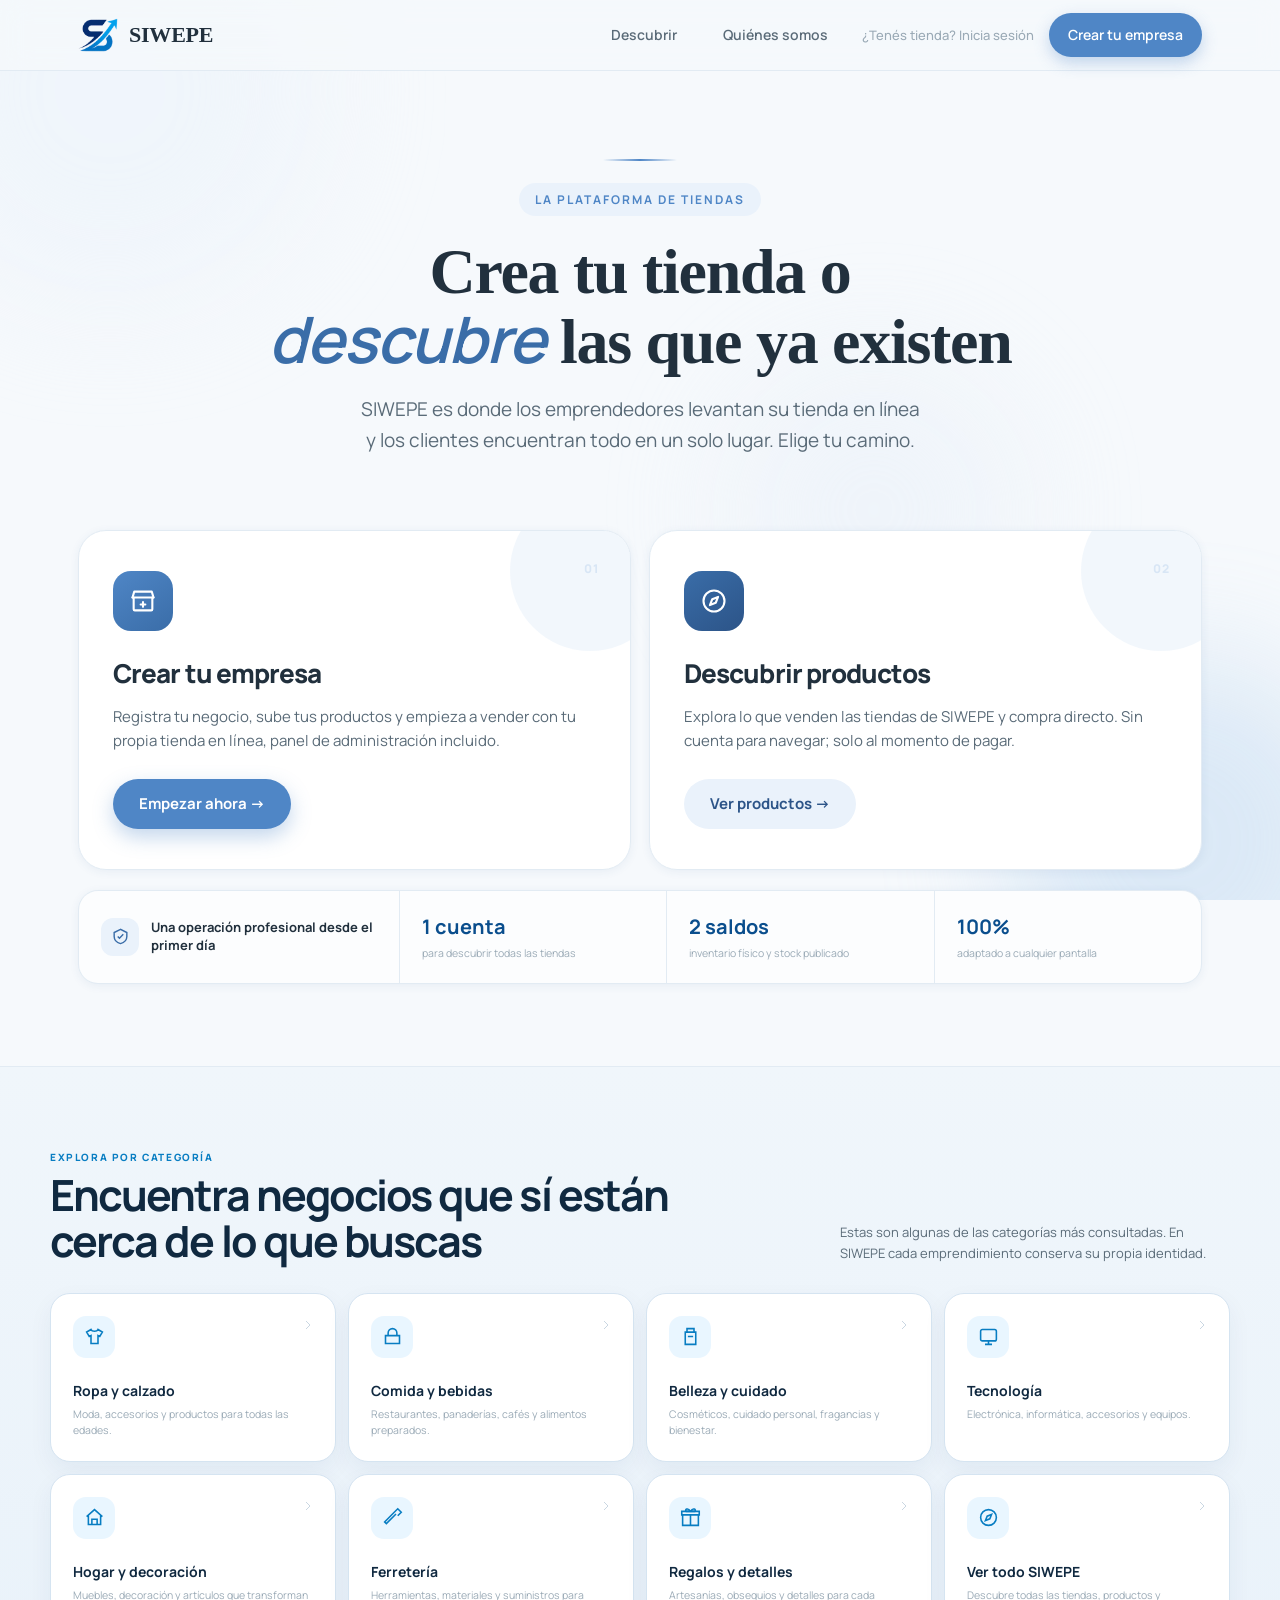
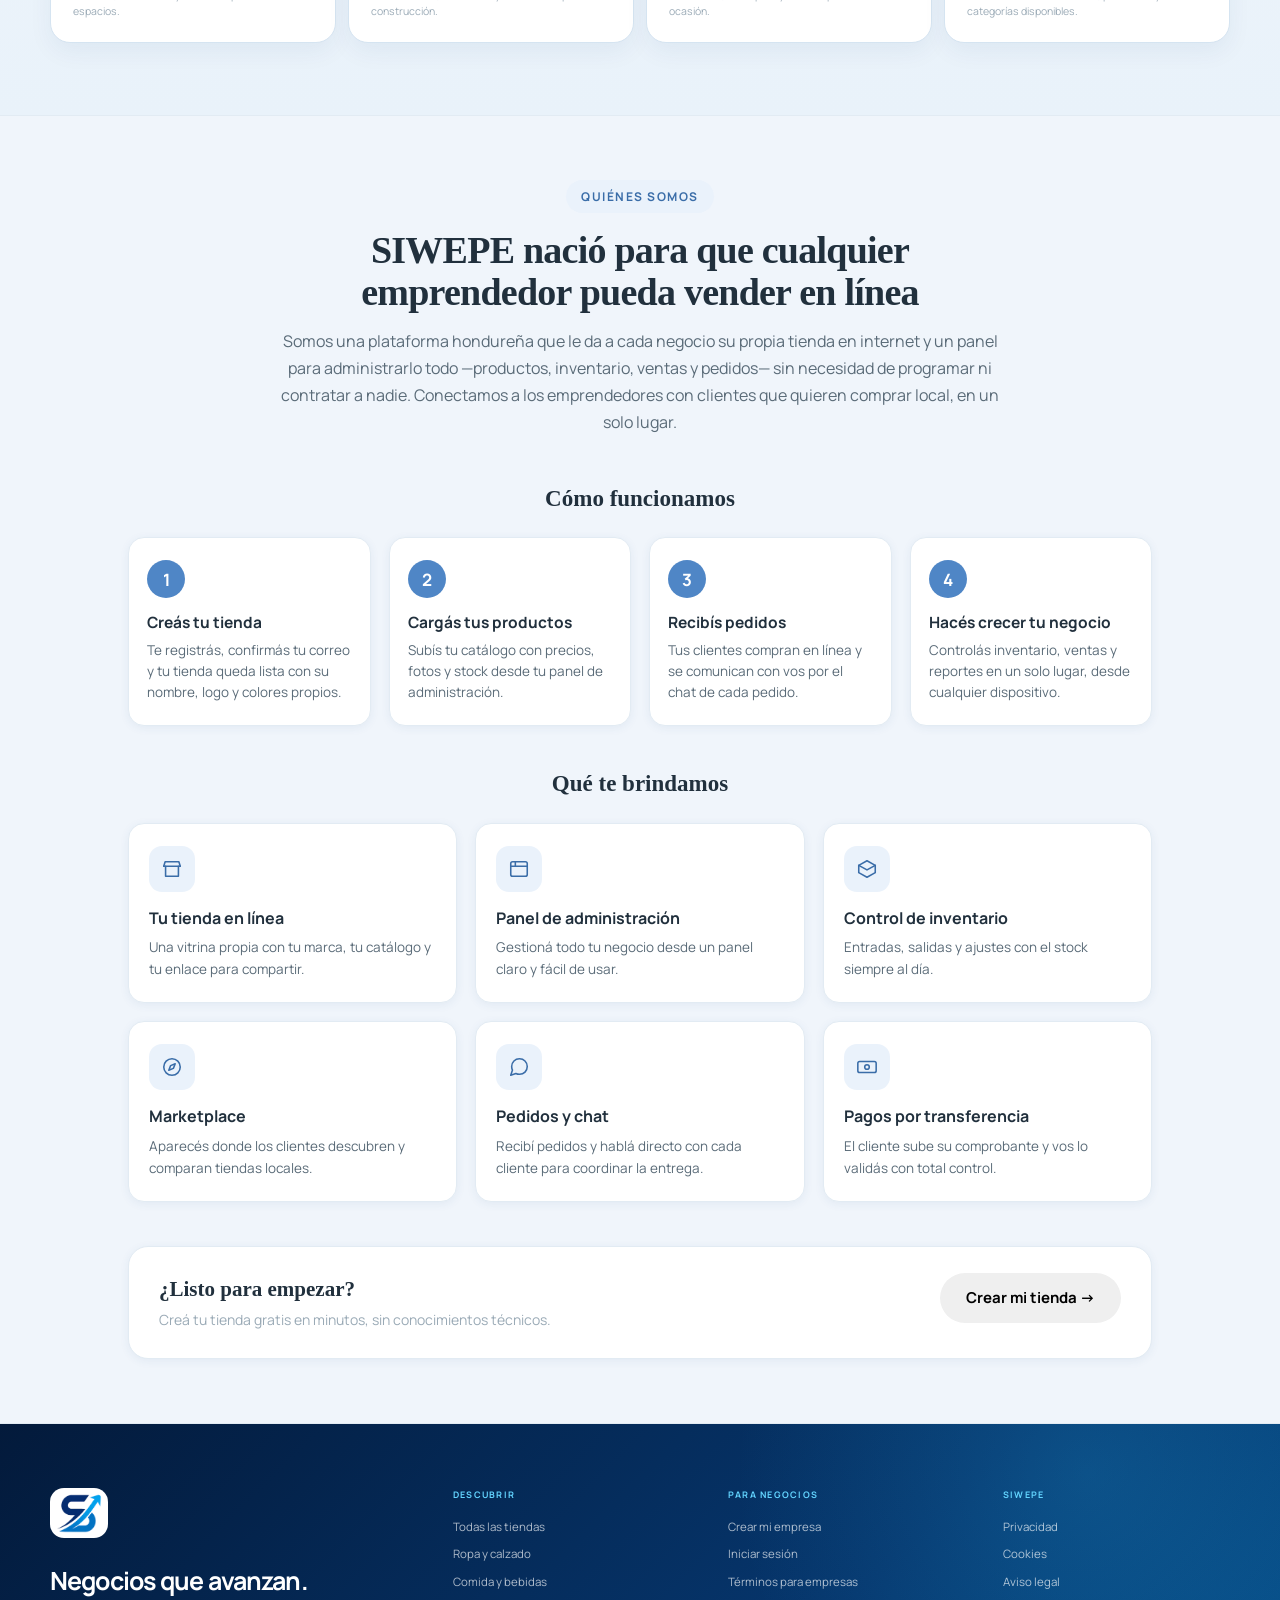
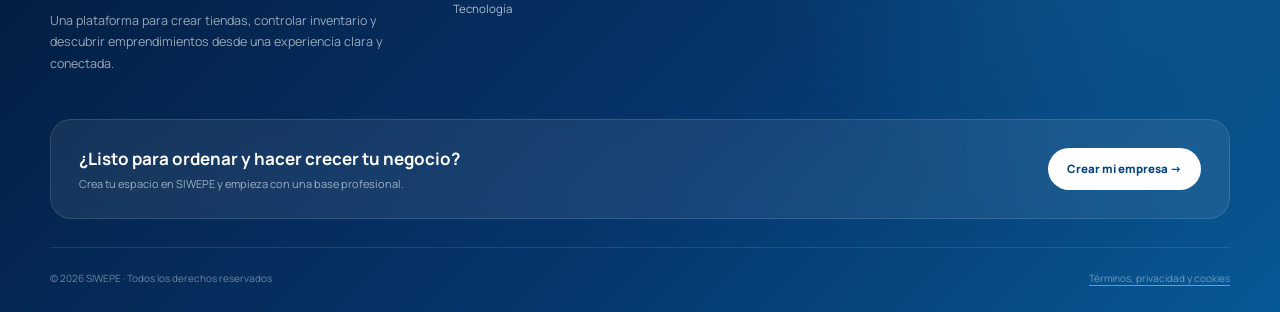
==== index.html @ c878a2a4 "Update index.html asd" ====
<!DOCTYPE html>
<html lang="es">
<head>
<!-- SIWEPE · © 2026 Joel Reyes. Todos los derechos reservados. · Prohibida su reproduccion o distribucion sin autorizacion. -->
<meta charset="UTF-8">
<meta name="viewport" content="width=device-width, initial-scale=1.0">
<title>SIWEPE · Crea y descubre tiendas</title>
<link rel="icon" type="image/png" href="assets/img/siwepe-mark.png">
<meta name="theme-color" content="#4F86C6">
<link rel="preconnect" href="https://fonts.googleapis.com">
<link href="https://fonts.googleapis.com/css2?family=Manrope:wght@200;300;400;500;600;700;800&display=swap" rel="stylesheet">
<style>
:root{
  --cream:#F6F9FC; --cream-dark:#F0F5FB;
  --rose:#4F86C6; --rose-light:#EAF2FB; --rose-mid:#A9CBEC; --rose-dark:#3A6DA8;
  --text-dark:#21303D; --text-mid:#5A6B78; --text-soft:#9AAAB6;
  --surface:#FFFFFF; --border:#E2EBF3;
  --shadow-sm:0 2px 10px rgba(40,80,140,.07);
  --shadow-md:0 8px 28px rgba(40,80,140,.10);
  --shadow-lg:0 20px 56px rgba(40,80,140,.14);
  --r-sm:12px; --r-md:16px; --r-lg:22px; --r-xl:30px;
}
*,*::before,*::after{margin:0;padding:0;box-sizing:border-box;}
html{scroll-behavior:smooth;}
*,*::before,*::after{font-family:'Manrope',sans-serif;}
body{font-family:'Manrope',sans-serif;background:var(--cream);color:var(--text-dark);line-height:1.6;-webkit-font-smoothing:antialiased;overflow-x:hidden;}
a{text-decoration:none;color:inherit;}
button{font-family:inherit;cursor:pointer;}

/* fondo con orbes suaves */
.bg-orbs{position:fixed;inset:0;z-index:0;overflow:hidden;pointer-events:none;}
.orb{position:absolute;border-radius:50%;filter:blur(60px);opacity:.5;}
.orb.a{width:420px;height:420px;background:var(--rose-light);top:-120px;left:-100px;}
.orb.b{width:360px;height:360px;background:var(--rose-mid);bottom:-120px;right:-80px;opacity:.35;}
.orb.c{width:300px;height:300px;background:#E6EEF8;top:40%;right:20%;opacity:.4;}

/* header */
.nav{position:sticky;top:0;z-index:50;background:rgba(246,249,252,.8);backdrop-filter:blur(14px);border-bottom:1px solid var(--border);}
.nav-in{max-width:1180px;margin:0 auto;height:70px;display:flex;align-items:center;padding:0 28px;}
.brand{display:flex;align-items:center;gap:11px;}
.brand-mark{width:40px;height:40px;border-radius:12px;background:linear-gradient(145deg,var(--rose),var(--rose-mid));display:flex;align-items:center;justify-content:center;font-family:'Fraunces',serif;font-size:20px;font-weight:600;color:#fff;box-shadow:0 8px 20px rgba(79,134,198,.35);}
.brand-name{font-family:'Fraunces',serif;font-size:22px;font-weight:600;letter-spacing:-.01em;}
.nav-links{margin-left:auto;display:flex;align-items:center;gap:8px;}
.nav-btn{padding:10px 18px;border-radius:999px;font-size:14px;font-weight:600;border:1.5px solid transparent;transition:all .18s;}
.nav-btn.ghost{color:var(--text-mid);}
.nav-btn.ghost:hover{color:var(--rose-dark);background:var(--rose-light);}
.nav-btn.solid{background:var(--rose);color:#fff;box-shadow:0 6px 16px rgba(79,134,198,.32);}
.nav-btn.solid:hover{background:var(--rose-dark);transform:translateY(-1px);}
.nav-btn.subtle{padding:8px 6px;font-weight:500;font-size:13px;color:var(--text-soft);}
.nav-btn.subtle:hover{color:var(--rose-dark);background:none;}

/* hero */
.wrap{position:relative;z-index:1;max-width:1180px;margin:0 auto;padding:0 28px;}
.hero{text-align:center;padding:72px 0 26px;}
.eyebrow{display:inline-block;font-size:12px;font-weight:700;letter-spacing:2px;text-transform:uppercase;color:var(--rose);background:var(--rose-light);padding:7px 16px;border-radius:999px;margin-bottom:22px;}
.hero h1{font-family:'Fraunces',serif;font-size:clamp(38px,6vw,64px);font-weight:600;line-height:1.05;letter-spacing:-.02em;margin-bottom:18px;}
.hero h1 em{font-style:italic;color:var(--rose-dark);}
.hero p{font-size:clamp(16px,2.2vw,19px);color:var(--text-mid);max-width:560px;margin:0 auto;line-height:1.65;}

/* dos caminos */
.paths{display:grid;grid-template-columns:1fr 1fr;gap:24px;margin:48px 0 20px;}
.path{position:relative;background:var(--surface);border:1px solid var(--border);border-radius:var(--r-xl);padding:40px 34px;box-shadow:var(--shadow-sm);transition:transform .28s cubic-bezier(.4,0,.2,1),box-shadow .28s;overflow:hidden;text-align:left;display:flex;flex-direction:column;}
.path::before{content:'';position:absolute;top:-40px;right:-40px;width:160px;height:160px;border-radius:50%;background:var(--rose-light);opacity:.6;transition:transform .4s;}
.path:hover{transform:translateY(-8px);box-shadow:var(--shadow-lg);border-color:var(--rose-mid);}
.path:hover::before{transform:scale(1.25);}
.path-ic{position:relative;width:60px;height:60px;border-radius:18px;display:flex;align-items:center;justify-content:center;margin-bottom:22px;color:#fff;}
.path.crear .path-ic{background:linear-gradient(145deg,var(--rose),var(--rose-dark));}
.path.descubrir .path-ic{background:linear-gradient(145deg,#3A6DA8,#2C5488);}
.path h3{position:relative;font-family:'Fraunces',serif;font-size:26px;font-weight:600;margin-bottom:10px;letter-spacing:-.01em;}
.path p{position:relative;font-size:15px;color:var(--text-mid);line-height:1.6;margin-bottom:26px;flex:1;}
.path-cta{position:relative;display:inline-flex;align-items:center;gap:9px;align-self:flex-start;padding:13px 26px;border-radius:999px;font-size:15px;font-weight:700;border:none;transition:all .2s;}
.path.crear .path-cta{background:var(--rose);color:#fff;box-shadow:0 8px 20px rgba(79,134,198,.34);}
.path.crear .path-cta:hover{background:var(--rose-dark);transform:translateX(3px);}
.path.descubrir .path-cta{background:#EAF2FB;color:#2C5488;}
.path.descubrir .path-cta:hover{background:#E2EBF3;transform:translateX(3px);}

/* seccion productos */
.section{padding:64px 0 40px;}
.section-head{text-align:center;margin-bottom:34px;}
.section-head h2{font-family:'Fraunces',serif;font-size:34px;font-weight:600;letter-spacing:-.02em;margin-bottom:8px;}
.section-head p{color:var(--text-soft);font-size:15px;}
.productos-grid{display:grid;grid-template-columns:repeat(auto-fill,minmax(220px,1fr));gap:20px;}
.prod-card{background:var(--surface);border:1px solid var(--border);border-radius:var(--r-lg);overflow:hidden;box-shadow:var(--shadow-sm);transition:transform .24s,box-shadow .24s;cursor:pointer;display:flex;flex-direction:column;}
.prod-card:hover{transform:translateY(-6px);box-shadow:var(--shadow-md);border-color:var(--rose-mid);}
.prod-cover{height:150px;background:linear-gradient(135deg,var(--rose-light),var(--cream-dark));display:flex;align-items:center;justify-content:center;overflow:hidden;}
.prod-cover img{width:100%;height:100%;object-fit:cover;}
.prod-cover span{font-family:'Fraunces',serif;font-size:34px;font-weight:600;color:var(--rose);}
.prod-body{padding:16px 18px 18px;display:flex;flex-direction:column;gap:6px;flex:1;}
.prod-tienda{font-size:11.5px;font-weight:700;letter-spacing:.4px;text-transform:uppercase;color:var(--rose-dark);}
.prod-body h4{font-family:'Fraunces',serif;font-size:17px;font-weight:600;line-height:1.3;}
.prod-precio{margin-top:auto;font-size:15.5px;font-weight:700;color:var(--text-dark);}
.empty-state{grid-column:1/-1;text-align:center;padding:56px 24px;color:var(--text-soft);}
.empty-state .es-ic{font-size:44px;margin-bottom:12px;}
.empty-state h3{font-family:'Fraunces',serif;font-size:22px;font-style:italic;color:var(--text-mid);margin-bottom:8px;}
.empty-state .es-btn{margin-top:18px;display:inline-block;padding:12px 24px;border-radius:999px;background:var(--rose);color:#fff;font-weight:700;font-size:14px;}

/* footer */
.footer{position:relative;z-index:1;text-align:center;padding:40px 20px 48px;color:var(--text-soft);font-size:13px;border-top:1px solid var(--border);margin-top:40px;}

/* entrada suave al hacer scroll */
.reveal{opacity:0;transform:translateY(22px);transition:opacity .6s ease,transform .6s cubic-bezier(.2,.7,.3,1);}
.reveal-in{opacity:1;transform:none;}
@media(prefers-reduced-motion:reduce){.reveal{opacity:1;transform:none;transition:none;}}

/* modal crear empresa */
.modal-ov{position:fixed;inset:0;z-index:100;background:rgba(33,48,61,.4);backdrop-filter:blur(3px);display:none;align-items:center;justify-content:center;padding:20px;}
.modal-ov.open{display:flex;}
.modal{background:var(--surface);border-radius:var(--r-xl);width:100%;max-width:460px;max-height:92vh;overflow-y:auto;box-shadow:var(--shadow-lg);animation:pop .25s ease;}
@keyframes pop{from{opacity:0;transform:translateY(14px) scale(.98)}to{opacity:1;transform:none}}
.modal-head{padding:26px 28px 4px;position:relative;}
.modal-head h3{font-family:'Fraunces',serif;font-size:25px;font-weight:600;letter-spacing:-.01em;}
.modal-head p{font-size:14px;color:var(--text-soft);margin-top:3px;}
.modal-x{position:absolute;top:20px;right:22px;width:34px;height:34px;border-radius:50%;border:none;background:var(--cream-dark);color:var(--text-mid);font-size:18px;display:flex;align-items:center;justify-content:center;}
.modal-x:hover{background:var(--rose-light);color:var(--rose-dark);}
.modal-body{padding:16px 28px 26px;}
.fld{display:flex;flex-direction:column;gap:6px;margin-bottom:15px;}
.fld label{font-size:11.5px;font-weight:600;letter-spacing:.4px;text-transform:uppercase;color:var(--text-mid);}
.fld input{padding:13px 15px;border:1.5px solid var(--border);border-radius:12px;font-size:14.5px;outline:none;background:var(--cream);transition:all .2s;font-family:'Inter',sans-serif;}
.fld input:focus{border-color:var(--rose);background:#fff;box-shadow:0 0 0 4px var(--rose-light);}
.fld-row{display:grid;grid-template-columns:1fr 1fr;gap:0 14px;}
.modal-err{font-size:13px;color:#D46A6A;min-height:16px;margin-bottom:6px;}
.modal-btn{width:100%;padding:15px;border:none;border-radius:12px;background:var(--rose);color:#fff;font-size:15px;font-weight:700;box-shadow:0 6px 18px rgba(79,134,198,.34);transition:all .2s;}
.modal-btn:hover{background:var(--rose-dark);transform:translateY(-1px);}
.modal-note{font-size:12px;color:var(--text-soft);text-align:center;margin-top:12px;line-height:1.5;}

@media(max-width:760px){
  .paths{grid-template-columns:1fr;}
  .nav-in{padding:0 18px;}
  .hero{padding:48px 0 18px;}
}
@media(max-width:560px){
  .wrap{padding:0 16px;}
  .hero{padding:38px 0 10px;}
  .hero h1{font-size:clamp(33px,10.5vw,43px);line-height:1.08;}
  .hero p{font-size:15.5px;}
  .paths{gap:16px;margin-top:34px;}
  .path{padding:28px 22px;border-radius:24px;}
  .path h3{font-size:24px;}
  .path-cta{width:100%;justify-content:center;min-height:48px;padding:12px 18px;}
  .section{padding-top:46px;}
  .section-head h2{font-size:28px;}
  .productos-grid{gap:14px;}
  .modal-ov{align-items:flex-end;padding:0;}
  .modal{max-width:none;max-height:94dvh;border-radius:24px 24px 0 0;}
  .modal-head{padding:22px 20px 4px;}
  .modal-body{padding:14px 20px calc(24px + env(safe-area-inset-bottom));}
  .fld-row{grid-template-columns:1fr;gap:0;}
  .fld input{min-height:48px;font-size:16px;}
  .modal-btn{min-height:50px;}
}
@media(max-width:360px){
  .hero h1{font-size:31px;}
  .eyebrow{letter-spacing:1.25px;padding-inline:12px;}
}
@media(hover:none){
  .path:hover,.prod-card:hover{transform:none;}
}

/* Portada SIWEPE 2026 */
.hero{padding-top:88px}.hero:before{content:"";display:block;width:74px;height:2px;margin:0 auto 22px;background:linear-gradient(90deg,transparent,var(--rose),transparent)}
.paths{gap:18px}.path{min-height:330px;border-radius:28px}.path h3{font-family:'Manrope',sans-serif;font-weight:800;letter-spacing:-.035em}.path-number{position:absolute;top:28px;right:30px;color:#d8e6f5;font-size:12px;font-weight:800;letter-spacing:.13em}
.home-proof{display:grid;grid-template-columns:1.2fr repeat(3,1fr);align-items:center;gap:1px;margin:20px 0 82px;overflow:hidden;border:1px solid var(--border);border-radius:20px;background:var(--border);box-shadow:var(--shadow-sm)}.home-proof>div{min-height:92px;padding:20px 22px;background:rgba(255,255,255,.9)}.home-proof .proof-lead{display:flex;align-items:center;gap:12px}.proof-lead span{display:grid;place-items:center;width:38px;height:38px;flex:0 0 auto;border-radius:12px;background:var(--rose-light);color:var(--rose-dark)}.proof-lead strong{font-size:13px;line-height:1.35}.proof-item strong,.proof-item small{display:block}.proof-item strong{color:#0a4e8d;font-size:20px}.proof-item small{margin-top:2px;color:var(--text-soft);font-size:10.5px}
.home-discovery{position:relative;z-index:1;margin-top:10px;padding:82px 28px 72px;background:linear-gradient(180deg,#f0f6fb 0%,#e9f2fa 100%);border-top:1px solid var(--border)}.home-discovery-in{max-width:1180px;margin:auto}.home-section-head{display:flex;align-items:end;justify-content:space-between;gap:32px;margin-bottom:28px}.home-section-head span{display:block;margin-bottom:7px;color:#087dc2;font-size:10px;font-weight:850;letter-spacing:.16em;text-transform:uppercase}.home-section-head h2{max-width:620px;color:#102940;font-size:clamp(29px,4vw,43px);line-height:1.08;letter-spacing:-.045em}.home-section-head p{max-width:390px;color:var(--text-mid);font-size:13px;line-height:1.65}.home-category-grid{display:grid;grid-template-columns:repeat(4,1fr);gap:12px}.home-category{position:relative;min-height:164px;padding:22px;border:1px solid #d5e4f1;border-radius:20px;background:#fff;box-shadow:0 9px 25px rgba(17,63,105,.055);transition:transform .22s,border-color .22s,box-shadow .22s}.home-category:hover{transform:translateY(-5px);border-color:#85bbe1;box-shadow:0 16px 38px rgba(17,63,105,.1)}.home-category-icon{display:grid;place-items:center;width:42px;height:42px;margin-bottom:22px;border-radius:13px;background:#e9f6ff;color:#087dc2}.home-category h3{margin-bottom:5px;color:#102940;font-size:14px}.home-category p{color:var(--text-soft);font-size:10.5px;line-height:1.5}.home-category>svg{position:absolute;right:19px;top:23px;color:#afc3d4}
.mega-footer{position:relative;z-index:1;padding:64px 28px 26px;background:radial-gradient(circle at 85% 10%,rgba(36,170,225,.2),transparent 30%),linear-gradient(135deg,#031a3b,#06366d 58%,#075995);color:#fff}.mega-footer-in{max-width:1180px;margin:auto}.mega-footer-top{display:grid;grid-template-columns:1.25fr .8fr .8fr .8fr;gap:48px;padding-bottom:45px}.mega-footer-brand img{width:58px;height:50px;object-fit:contain;padding:5px;border-radius:14px;background:#fff}.mega-footer-brand h2{margin:17px 0 9px;font-size:25px;letter-spacing:-.035em}.mega-footer-brand p{max-width:370px;color:rgba(255,255,255,.6);font-size:12.5px;line-height:1.7}.mega-footer-col strong{display:block;margin-bottom:15px;color:#63d4ff;font-size:9px;letter-spacing:.14em;text-transform:uppercase}.mega-footer-col a{display:block;width:max-content;max-width:100%;margin:9px 0;color:rgba(255,255,255,.68);font-size:11.5px;transition:color .2s,transform .2s}.mega-footer-col a:hover{color:#fff;transform:translateX(3px)}.mega-footer-cta{display:flex;align-items:center;justify-content:space-between;gap:30px;padding:25px 28px;border:1px solid rgba(255,255,255,.12);border-radius:21px;background:rgba(255,255,255,.075);backdrop-filter:blur(10px)}.mega-footer-cta strong,.mega-footer-cta span{display:block}.mega-footer-cta strong{font-size:17px}.mega-footer-cta span{margin-top:3px;color:rgba(255,255,255,.58);font-size:11px}.mega-footer-cta button{flex:0 0 auto;padding:12px 19px;border:0;border-radius:999px;background:#fff;color:#06447f;font-size:11.5px;font-weight:800}.mega-footer-bottom{display:flex;justify-content:space-between;gap:20px;margin-top:28px;padding-top:22px;border-top:1px solid rgba(255,255,255,.1);color:rgba(255,255,255,.42);font-size:10px}.mega-footer-bottom a{text-decoration:underline;text-underline-offset:3px}
.mega-footer.footer{margin-top:0;border-top:0;text-align:left}
@media(max-width:900px){.home-proof{grid-template-columns:1fr 1fr}.home-category-grid{grid-template-columns:repeat(2,1fr)}.mega-footer-top{grid-template-columns:1.2fr 1fr 1fr}.mega-footer-col:last-child{display:none}}
@media(max-width:640px){.hero{padding-top:48px}.home-proof{grid-template-columns:1fr 1fr;margin-bottom:54px}.proof-lead{grid-column:1/-1}.home-section-head{align-items:flex-start;flex-direction:column;gap:10px}.home-category-grid{grid-template-columns:1fr 1fr}.home-discovery{padding:58px 16px}.mega-footer{padding-inline:18px}.mega-footer-top{grid-template-columns:1fr 1fr;gap:32px 22px}.mega-footer-brand{grid-column:1/-1}.mega-footer-cta{align-items:flex-start;flex-direction:column}.mega-footer-cta button{width:100%}.mega-footer-bottom{flex-direction:column}}
@media(max-width:420px){.home-category-grid{grid-template-columns:1fr}.home-proof{grid-template-columns:1fr}.proof-lead{grid-column:auto}.mega-footer-top{grid-template-columns:1fr}.mega-footer-col:last-child{display:block}}
</style>
<link rel="stylesheet" href="assets/css/platform.css?v=20260813.5">
</head>
<body>

<div class="bg-orbs"><span class="orb a"></span><span class="orb b"></span><span class="orb c"></span></div>

<!-- NAV -->
<header class="nav">
  <div class="nav-in">
    <a class="brand" href="index.html">
      <div class="brand-mark"><img src="assets/img/siwepe-mark.png" alt=""></div>
      <span class="brand-name">SIWEPE</span>
    </a>
    <div class="nav-links">
      <a class="nav-btn ghost" href="pages/descubrir.html">Descubrir</a>
      <a class="nav-btn ghost" href="#quienes-somos">Quiénes somos</a>
      <a class="nav-btn subtle" href="pages/admin.html?login=1&amp;v=20260813.12" title="Acceso para dueños de tienda">¿Tenés tienda? Inicia sesión</a>
      <button class="nav-btn solid" onclick="abrirCrear()">Crear tu empresa</button>
    </div>
  </div>
</header>

<!-- HERO -->
<div class="wrap">
  <section class="hero">
    <span class="eyebrow">La plataforma de tiendas</span>
    <h1>Crea tu tienda o<br><em>descubre</em> las que ya existen</h1>
    <p>SIWEPE es donde los emprendedores levantan su tienda en línea y los clientes encuentran todo en un solo lugar. Elige tu camino.</p>
  </section>

  <!-- DOS CAMINOS -->
  <section class="paths">
    <div class="path crear">
      <span class="path-number">01</span>
      <div class="path-ic">
        <svg width="28" height="28" viewBox="0 0 24 24" fill="none" stroke="currentColor" stroke-width="1.8" stroke-linecap="round" stroke-linejoin="round"><path d="M3 9l1.5-5h15L21 9"/><path d="M4 9v10a1 1 0 0 0 1 1h14a1 1 0 0 0 1-1V9"/><path d="M3 9h18"/><path d="M12 13v4M10 15h4"/></svg>
      </div>
      <h3>Crear tu empresa</h3>
      <p>Registra tu negocio, sube tus productos y empieza a vender con tu propia tienda en línea, panel de administración incluido.</p>
      <button class="path-cta" onclick="abrirCrear()">Empezar ahora →</button>
    </div>
    <div class="path descubrir">
      <span class="path-number">02</span>
      <div class="path-ic">
        <svg width="28" height="28" viewBox="0 0 24 24" fill="none" stroke="currentColor" stroke-width="1.8" stroke-linecap="round" stroke-linejoin="round"><circle cx="12" cy="12" r="9"/><path d="m15.5 8.5-2 5-5 2 2-5 5-2z"/></svg>
      </div>
      <h3>Descubrir productos</h3>
      <p>Explora lo que venden las tiendas de SIWEPE y compra directo. Sin cuenta para navegar; solo al momento de pagar.</p>
      <a class="path-cta" href="pages/descubrir.html" style="display:inline-flex">Ver productos →</a>
    </div>
  </section>
  <section class="home-proof" aria-label="Ventajas de SIWEPE">
    <div class="proof-lead"><span><svg width="19" height="19" viewBox="0 0 24 24" fill="none" stroke="currentColor" stroke-width="1.8"><path d="M12 3 4 7v5c0 4.8 3.1 7.6 8 9 4.9-1.4 8-4.2 8-9V7l-8-4Z"/><path d="m8.5 12 2.2 2.2 4.8-5"/></svg></span><strong>Una operación profesional desde el primer día</strong></div>
    <div class="proof-item"><strong>1 cuenta</strong><small>para descubrir todas las tiendas</small></div>
    <div class="proof-item"><strong>2 saldos</strong><small>inventario físico y stock publicado</small></div>
    <div class="proof-item"><strong>100%</strong><small>adaptado a cualquier pantalla</small></div>
  </section>
</div>

<section class="home-discovery" aria-labelledby="categorias-siwepe">
  <div class="home-discovery-in">
    <div class="home-section-head"><div><span>Explora por categoría</span><h2 id="categorias-siwepe">Encuentra negocios que sí están cerca de lo que buscas</h2></div><p>Estas son algunas de las categorías más consultadas. En SIWEPE cada emprendimiento conserva su propia identidad.</p></div>
    <div class="home-category-grid">
      <a class="home-category" href="pages/descubrir.html?categoria=ropa"><div class="home-category-icon"><svg width="21" height="21" viewBox="0 0 24 24" fill="none" stroke="currentColor" stroke-width="1.8"><path d="m8 4-5 3 3 5 2-1v9h8v-9l2 1 3-5-5-3c-.5 1.2-1.9 2-4 2S8.5 5.2 8 4Z"/></svg></div><h3>Ropa y calzado</h3><p>Moda, accesorios y productos para todas las edades.</p><svg width="16" height="16" viewBox="0 0 24 24" fill="none" stroke="currentColor"><path d="m9 18 6-6-6-6"/></svg></a>
      <a class="home-category" href="pages/descubrir.html?categoria=alimentos"><div class="home-category-icon"><svg width="21" height="21" viewBox="0 0 24 24" fill="none" stroke="currentColor" stroke-width="1.8"><path d="M4 11h16v9H4zM7 11V8a5 5 0 0 1 10 0v3"/></svg></div><h3>Comida y bebidas</h3><p>Restaurantes, panaderías, cafés y alimentos preparados.</p><svg width="16" height="16" viewBox="0 0 24 24" fill="none" stroke="currentColor"><path d="m9 18 6-6-6-6"/></svg></a>
      <a class="home-category" href="pages/descubrir.html?categoria=belleza"><div class="home-category-icon"><svg width="21" height="21" viewBox="0 0 24 24" fill="none" stroke="currentColor" stroke-width="1.8"><path d="M8 3h8v4H8zM6 7h12v14H6zM9 12h6"/></svg></div><h3>Belleza y cuidado</h3><p>Cosméticos, cuidado personal, fragancias y bienestar.</p><svg width="16" height="16" viewBox="0 0 24 24" fill="none" stroke="currentColor"><path d="m9 18 6-6-6-6"/></svg></a>
      <a class="home-category" href="pages/descubrir.html?categoria=tecnologia"><div class="home-category-icon"><svg width="21" height="21" viewBox="0 0 24 24" fill="none" stroke="currentColor" stroke-width="1.8"><rect x="3" y="4" width="18" height="13" rx="2"/><path d="M8 21h8M12 17v4"/></svg></div><h3>Tecnología</h3><p>Electrónica, informática, accesorios y equipos.</p><svg width="16" height="16" viewBox="0 0 24 24" fill="none" stroke="currentColor"><path d="m9 18 6-6-6-6"/></svg></a>
      <a class="home-category" href="pages/descubrir.html?categoria=hogar"><div class="home-category-icon"><svg width="21" height="21" viewBox="0 0 24 24" fill="none" stroke="currentColor" stroke-width="1.8"><path d="m3 11 9-8 9 8M5 10v10h14V10M9 20v-6h6v6"/></svg></div><h3>Hogar y decoración</h3><p>Muebles, decoración y artículos que transforman espacios.</p><svg width="16" height="16" viewBox="0 0 24 24" fill="none" stroke="currentColor"><path d="m9 18 6-6-6-6"/></svg></a>
      <a class="home-category" href="pages/descubrir.html?categoria=ferreteria"><div class="home-category-icon"><svg width="21" height="21" viewBox="0 0 24 24" fill="none" stroke="currentColor" stroke-width="1.8"><path d="m14 6 4-4 4 4-4 4M16 8 5 19l-2-2L14 6"/></svg></div><h3>Ferretería</h3><p>Herramientas, materiales y suministros para construcción.</p><svg width="16" height="16" viewBox="0 0 24 24" fill="none" stroke="currentColor"><path d="m9 18 6-6-6-6"/></svg></a>
      <a class="home-category" href="pages/descubrir.html?categoria=regalos"><div class="home-category-icon"><svg width="21" height="21" viewBox="0 0 24 24" fill="none" stroke="currentColor" stroke-width="1.8"><path d="M3 9h18v12H3zM12 9v12M2 5h20v4H2z"/><path d="M12 5c-3-5-7-2-5 0h5Zm0 0c3-5 7-2 5 0h-5Z"/></svg></div><h3>Regalos y detalles</h3><p>Artesanías, obsequios y detalles para cada ocasión.</p><svg width="16" height="16" viewBox="0 0 24 24" fill="none" stroke="currentColor"><path d="m9 18 6-6-6-6"/></svg></a>
      <a class="home-category" href="pages/descubrir.html"><div class="home-category-icon"><svg width="21" height="21" viewBox="0 0 24 24" fill="none" stroke="currentColor" stroke-width="1.8"><circle cx="12" cy="12" r="9"/><path d="m15.5 8.5-2 5-5 2 2-5 5-2z"/></svg></div><h3>Ver todo SIWEPE</h3><p>Descubre todas las tiendas, productos y categorías disponibles.</p><svg width="16" height="16" viewBox="0 0 24 24" fill="none" stroke="currentColor"><path d="m9 18 6-6-6-6"/></svg></a>
    </div>
  </div>
</section>

<style>
.qs-sec{background:var(--cream-dark);border-top:1px solid var(--border);border-bottom:1px solid var(--border);padding:64px 0;}
.qs-in{max-width:1080px;margin:0 auto;padding:0 28px;}
.qs-head{text-align:center;max-width:720px;margin:0 auto 44px;}
.qs-eyebrow{display:inline-block;font-size:12px;font-weight:700;letter-spacing:1.5px;text-transform:uppercase;color:var(--rose-dark);background:var(--rose-light);padding:7px 15px;border-radius:999px;margin-bottom:16px;}
.qs-head h2{font-family:'Fraunces',serif;font-size:clamp(26px,3.4vw,38px);line-height:1.12;letter-spacing:-.02em;color:var(--text-dark);margin-bottom:14px;}
.qs-head p{font-size:16px;color:var(--text-mid);line-height:1.7;}
.qs-block{margin-top:40px;}
.qs-block h3{font-family:'Fraunces',serif;font-size:23px;color:var(--text-dark);margin-bottom:20px;text-align:center;}
.qs-steps{display:grid;grid-template-columns:repeat(4,1fr);gap:18px;}
.qs-step{background:var(--surface);border:1px solid var(--border);border-radius:16px;padding:22px 18px;box-shadow:var(--shadow-sm);}
.qs-num{display:inline-flex;align-items:center;justify-content:center;width:38px;height:38px;border-radius:50%;background:var(--rose);color:#fff;font-weight:700;font-size:17px;margin-bottom:12px;}
.qs-step b{display:block;font-size:15.5px;color:var(--text-dark);margin-bottom:5px;}
.qs-step p{font-size:13.5px;color:var(--text-mid);line-height:1.55;}
.qs-grid{display:grid;grid-template-columns:repeat(3,1fr);gap:18px;}
.qs-card{background:var(--surface);border:1px solid var(--border);border-radius:16px;padding:22px 20px;box-shadow:var(--shadow-sm);transition:transform .2s,box-shadow .2s;}
.qs-card:hover{transform:translateY(-4px);box-shadow:var(--shadow-md);border-color:var(--rose-mid);}
.qs-card .qi{width:46px;height:46px;border-radius:13px;background:var(--rose-light);color:var(--rose-dark);display:flex;align-items:center;justify-content:center;margin-bottom:14px;}
.qs-card h4{font-size:16px;color:var(--text-dark);margin-bottom:6px;}
.qs-card p{font-size:13.5px;color:var(--text-mid);line-height:1.6;}
.qs-cta{margin-top:44px;background:var(--surface);border:1px solid var(--border);border-radius:20px;padding:26px 30px;display:flex;align-items:center;justify-content:space-between;gap:20px;flex-wrap:wrap;box-shadow:var(--shadow-sm);}
.qs-cta b{font-family:'Fraunces',serif;font-size:21px;color:var(--text-dark);display:block;}
.qs-cta span{font-size:14px;color:var(--text-soft);}
@media(max-width:860px){ .qs-steps{grid-template-columns:1fr 1fr;} .qs-grid{grid-template-columns:1fr;} }
</style>
<section id="quienes-somos" class="qs-sec">
  <div class="qs-in">
    <div class="qs-head">
      <span class="qs-eyebrow">Quiénes somos</span>
      <h2>SIWEPE nació para que cualquier emprendedor pueda vender en línea</h2>
      <p>Somos una plataforma hondureña que le da a cada negocio su propia tienda en internet y un panel para administrarlo todo —productos, inventario, ventas y pedidos— sin necesidad de programar ni contratar a nadie. Conectamos a los emprendedores con clientes que quieren comprar local, en un solo lugar.</p>
    </div>

    <div class="qs-block">
      <h3>Cómo funcionamos</h3>
      <div class="qs-steps">
        <div class="qs-step"><span class="qs-num">1</span><b>Creás tu tienda</b><p>Te registrás, confirmás tu correo y tu tienda queda lista con su nombre, logo y colores propios.</p></div>
        <div class="qs-step"><span class="qs-num">2</span><b>Cargás tus productos</b><p>Subís tu catálogo con precios, fotos y stock desde tu panel de administración.</p></div>
        <div class="qs-step"><span class="qs-num">3</span><b>Recibís pedidos</b><p>Tus clientes compran en línea y se comunican con vos por el chat de cada pedido.</p></div>
        <div class="qs-step"><span class="qs-num">4</span><b>Hacés crecer tu negocio</b><p>Controlás inventario, ventas y reportes en un solo lugar, desde cualquier dispositivo.</p></div>
      </div>
    </div>

    <div class="qs-block">
      <h3>Qué te brindamos</h3>
      <div class="qs-grid">
        <div class="qs-card"><div class="qi"><svg width="22" height="22" viewBox="0 0 24 24" fill="none" stroke="currentColor" stroke-width="1.7" stroke-linecap="round" stroke-linejoin="round"><path d="M3 9l1.5-5h15L21 9"/><path d="M5 9v11h14V9"/><path d="M3 9h18"/></svg></div><h4>Tu tienda en línea</h4><p>Una vitrina propia con tu marca, tu catálogo y tu enlace para compartir.</p></div>
        <div class="qs-card"><div class="qi"><svg width="22" height="22" viewBox="0 0 24 24" fill="none" stroke="currentColor" stroke-width="1.7" stroke-linecap="round" stroke-linejoin="round"><rect x="3" y="4" width="18" height="16" rx="2"/><path d="M3 9h18M8 4v5"/></svg></div><h4>Panel de administración</h4><p>Gestioná todo tu negocio desde un panel claro y fácil de usar.</p></div>
        <div class="qs-card"><div class="qi"><svg width="22" height="22" viewBox="0 0 24 24" fill="none" stroke="currentColor" stroke-width="1.7" stroke-linecap="round" stroke-linejoin="round"><path d="M21 8 12 3 3 8l9 5 9-5Z"/><path d="M3 8v8l9 5 9-5V8"/></svg></div><h4>Control de inventario</h4><p>Entradas, salidas y ajustes con el stock siempre al día.</p></div>
        <div class="qs-card"><div class="qi"><svg width="22" height="22" viewBox="0 0 24 24" fill="none" stroke="currentColor" stroke-width="1.7" stroke-linecap="round" stroke-linejoin="round"><circle cx="12" cy="12" r="9"/><path d="m15.5 8.5-2 5-5 2 2-5 5-2z"/></svg></div><h4>Marketplace</h4><p>Aparecés donde los clientes descubren y comparan tiendas locales.</p></div>
        <div class="qs-card"><div class="qi"><svg width="22" height="22" viewBox="0 0 24 24" fill="none" stroke="currentColor" stroke-width="1.7" stroke-linecap="round" stroke-linejoin="round"><path d="M21 11.5a8.4 8.4 0 0 1-8.5 8.5 8.6 8.6 0 0 1-3.9-.9L3 21l1.9-5.6A8.4 8.4 0 0 1 4 11.5 8.4 8.4 0 0 1 12.5 3 8.4 8.4 0 0 1 21 11.5Z"/></svg></div><h4>Pedidos y chat</h4><p>Recibí pedidos y hablá directo con cada cliente para coordinar la entrega.</p></div>
        <div class="qs-card"><div class="qi"><svg width="22" height="22" viewBox="0 0 24 24" fill="none" stroke="currentColor" stroke-width="1.7" stroke-linecap="round" stroke-linejoin="round"><rect x="2" y="6" width="20" height="12" rx="2"/><circle cx="12" cy="12" r="2.5"/></svg></div><h4>Pagos por transferencia</h4><p>El cliente sube su comprobante y vos lo validás con total control.</p></div>
      </div>
    </div>

    <div class="qs-cta">
      <div><b>¿Listo para empezar?</b><span>Creá tu tienda gratis en minutos, sin conocimientos técnicos.</span></div>
      <button class="path-cta" onclick="abrirCrear()">Crear mi tienda →</button>
    </div>
  </div>
</section>

<footer class="mega-footer footer">
  <div class="mega-footer-in">
    <div class="mega-footer-top">
      <div class="mega-footer-brand"><img src="assets/img/siwepe-mark.png" alt="SIWEPE"><h2>Negocios que avanzan.</h2><p>Una plataforma para crear tiendas, controlar inventario y descubrir emprendimientos desde una experiencia clara y conectada.</p></div>
      <div class="mega-footer-col"><strong>Descubrir</strong><a href="pages/descubrir.html">Todas las tiendas</a><a href="pages/descubrir.html?categoria=ropa">Ropa y calzado</a><a href="pages/descubrir.html?categoria=alimentos">Comida y bebidas</a><a href="pages/descubrir.html?categoria=tecnologia">Tecnología</a></div>
      <div class="mega-footer-col"><strong>Para negocios</strong><a href="#" onclick="abrirCrear();return false">Crear mi empresa</a><a href="pages/admin.html?login=1&amp;v=20260813.12">Iniciar sesión</a><a href="pages/terminos.html">Términos para empresas</a></div>
      <div class="mega-footer-col"><strong>SIWEPE</strong><a href="pages/terminos.html#privacidad">Privacidad</a><a href="pages/terminos.html#cookies">Cookies</a><a href="pages/terminos.html">Aviso legal</a></div>
    </div>
    <div class="mega-footer-cta"><div><strong>¿Listo para ordenar y hacer crecer tu negocio?</strong><span>Crea tu espacio en SIWEPE y empieza con una base profesional.</span></div><button onclick="abrirCrear()">Crear mi empresa →</button></div>
    <div class="mega-footer-bottom"><span>© <span id="anio"></span> SIWEPE · Todos los derechos reservados</span><span><a href="pages/terminos.html">Términos, privacidad y cookies</a></span></div>
  </div>
</footer>

<!-- MODAL CREAR EMPRESA (asistente por pasos) -->
<style>
.wz-steps{display:flex;gap:8px;padding:16px 28px 4px;}
.wz-step-ind{flex:1;height:5px;border-radius:999px;background:var(--border);transition:background .3s;}
.wz-step-ind.done,.wz-step-ind.active{background:var(--rose);}
.wz-count{padding:10px 28px 0;font-size:11.5px;font-weight:700;letter-spacing:.6px;text-transform:uppercase;color:var(--rose);}
.wz-page{display:none;}
.wz-page.active{display:block;animation:wzIn .25s ease;}
@keyframes wzIn{from{opacity:0;transform:translateX(10px)}to{opacity:1;transform:none}}
.wz-title{font-family:'Fraunces',serif;font-size:22px;font-weight:600;padding:2px 28px 0;}
.wz-sub{font-size:13.5px;color:var(--text-soft);padding:2px 28px 8px;}
.fld select,.fld textarea{padding:13px 15px;border:1.5px solid var(--border);border-radius:12px;font-size:14.5px;outline:none;background:var(--cream);font-family:'Inter',sans-serif;transition:all .2s;color:var(--text-dark);}
.fld select:focus,.fld textarea:focus{border-color:var(--rose);background:#fff;box-shadow:0 0 0 4px var(--rose-light);}
.fld textarea{resize:none;min-height:62px;}
.wz-nav{display:flex;gap:10px;padding:6px 28px 24px;}
.wz-btn{flex:1;padding:14px;border:none;border-radius:12px;font-size:15px;font-weight:700;cursor:pointer;transition:all .2s;font-family:'Inter',sans-serif;}
.wz-btn.prim{background:var(--rose);color:#fff;box-shadow:0 6px 18px rgba(79,134,198,.34);}
.wz-btn.prim:hover{background:var(--rose-dark);transform:translateY(-1px);}
.wz-btn.prim:disabled{opacity:.6;cursor:default;transform:none;}
.wz-btn.sec{flex:0 0 auto;padding:14px 22px;background:var(--cream-dark);color:var(--text-mid);}
.wz-btn.sec:hover{background:var(--border);}
.wz-resumen{background:var(--cream-dark);border:1px solid var(--border);border-radius:14px;padding:14px 18px;margin:0 28px 14px;}
.wz-resumen .rr{display:flex;justify-content:space-between;gap:12px;font-size:13.5px;padding:5px 0;}
.wz-resumen .rr span{color:var(--text-soft);}
.wz-resumen .rr b{color:var(--text-dark);text-align:right;word-break:break-word;}
.wz-terms{display:flex;align-items:flex-start;gap:10px;padding:0 28px 6px;font-size:13px;color:var(--text-mid);cursor:pointer;line-height:1.5;}
.wz-terms input{width:17px;height:17px;margin-top:1px;accent-color:var(--rose);flex-shrink:0;}
.wz-ok{text-align:center;padding:34px 30px 40px;}
.wz-ok-ic{width:72px;height:72px;border-radius:50%;background:var(--rose-light);color:var(--rose-dark);display:flex;align-items:center;justify-content:center;margin:0 auto 20px;}
.wz-ok h3{font-family:'Fraunces',serif;font-size:24px;font-weight:600;margin-bottom:10px;}
.wz-ok p{font-size:14.5px;color:var(--text-mid);line-height:1.6;max-width:340px;margin:0 auto 8px;}
.wz-ok b{color:var(--text-dark);}.wz-spin{width:14px;height:14px;border-radius:50%;border:2px solid var(--border);border-top-color:#4F86C6;display:inline-block;animation:wzspin .8s linear infinite}
.wz-logo-row{display:flex;align-items:center;gap:14px;}
.wz-logo-prev{width:56px;height:56px;border-radius:14px;background:var(--cream-dark);border:1px solid var(--border);display:flex;align-items:center;justify-content:center;overflow:hidden;color:var(--text-soft);font-family:'Fraunces',serif;font-size:22px;font-weight:600;flex-shrink:0;}
.wz-logo-prev img{width:100%;height:100%;object-fit:cover;}
/* contraseña con UX */
.pw-wrap{position:relative;display:flex;align-items:center;}
.pw-wrap input{width:100%;padding-right:44px;}
.pw-eye{position:absolute;right:11px;background:none;border:none;color:var(--text-soft);cursor:pointer;display:flex;padding:4px;border-radius:6px;}
.pw-eye:hover{color:var(--text-mid);}
.pw-bar{height:6px;border-radius:999px;background:var(--border);margin-top:10px;overflow:hidden;}
.pw-bar span{display:block;height:100%;width:0;border-radius:999px;transition:width .25s ease,background .25s ease;}
.pw-strength{font-size:12px;font-weight:600;margin-top:6px;color:var(--text-soft);}
.pw-reqs{list-style:none;margin:11px 0 0;padding:0;display:grid;grid-template-columns:1fr 1fr;gap:7px 16px;}
.pw-reqs li{font-size:12.5px;color:var(--text-soft);display:flex;align-items:center;gap:8px;transition:color .2s;}
.pw-reqs li::before{content:'';width:16px;height:16px;border-radius:50%;border:1.6px solid var(--border);flex-shrink:0;background-position:center;background-repeat:no-repeat;transition:all .2s;}
.pw-reqs li.ok{color:var(--text-dark);}
.pw-reqs li.ok::before{background-color:#3F9D6A;border-color:#3F9D6A;background-image:url("data:image/svg+xml,%3Csvg xmlns='http://www.w3.org/2000/svg' width='9' height='9' viewBox='0 0 24 24' fill='none' stroke='white' stroke-width='4' stroke-linecap='round' stroke-linejoin='round'%3E%3Cpath d='m4.5 12.5 5 5L19.5 7'/%3E%3C/svg%3E");}
.pw-match{font-size:12.5px;margin-top:8px;font-weight:600;min-height:15px;}
.pw-match.ok{color:#3F9D6A;}
.pw-match.no{color:#D46A6A;}
/* teléfono con código de país */
.tel-wrap{display:flex;align-items:stretch;}
.tel-code{display:flex;align-items:center;padding:0 15px;background:var(--cream-dark);border:1.5px solid var(--border);border-right:none;border-radius:12px 0 0 12px;font-size:14.5px;font-weight:700;color:var(--text-mid);white-space:nowrap;min-width:56px;justify-content:center;}
.tel-wrap input{border-radius:0 12px 12px 0 !important;flex:1;}
.fld select:disabled{opacity:.6;cursor:not-allowed;}
/* ocultar la barra de scroll del modal (el desplazamiento sigue funcionando) */
.modal{scrollbar-width:none;-ms-overflow-style:none;}
.modal::-webkit-scrollbar{display:none;width:0;height:0;}
.wz-choice-intro{padding:4px 28px 16px;max-width:690px;color:var(--text-mid);font-size:14px;line-height:1.6;}
.wz-type-grid{display:grid;grid-template-columns:repeat(2,minmax(0,1fr));gap:12px;padding:4px 28px 22px;}
.wz-choice-card{position:relative;border:1.5px solid var(--border);background:#fff;border-radius:18px;padding:18px;display:flex;align-items:center;gap:15px;text-align:left;color:var(--text-dark);cursor:pointer;transition:border-color .2s,box-shadow .2s,transform .2s;min-height:104px;}
.wz-choice-card:hover{border-color:#99c4e9;box-shadow:0 10px 28px rgba(49,98,146,.10);transform:translateY(-2px);}
.wz-choice-card.selected{border-color:#168ed1;background:linear-gradient(135deg,#f7fcff,#edf8ff);box-shadow:0 0 0 3px rgba(9,169,232,.11);}
.wz-choice-card.selected::after{content:'✓';position:absolute;right:13px;top:13px;width:22px;height:22px;border-radius:50%;display:grid;place-items:center;background:#0b91cf;color:#fff;font-size:12px;font-weight:900;}
.wz-choice-emoji{width:54px;height:54px;border-radius:16px;display:grid;place-items:center;background:linear-gradient(145deg,#eff8ff,#e4f3fd);color:#117fbd;flex:0 0 auto;}.wz-choice-emoji svg{width:25px;height:25px;fill:none;stroke:currentColor;stroke-width:1.8;stroke-linecap:round;stroke-linejoin:round;}
.wz-choice-copy{display:grid;gap:5px;padding-right:18px;}.wz-choice-copy strong{font-size:16px;}.wz-choice-copy small{font-size:12.5px;line-height:1.45;color:var(--text-soft);font-weight:500;}
.wz-category-tools{display:flex;gap:10px;padding:5px 28px 14px;}.wz-search{position:relative;flex:1;}.wz-search svg{position:absolute;left:14px;top:50%;transform:translateY(-50%);color:#7890a5;}.wz-search input{width:100%;height:48px;border:1.5px solid var(--border);border-radius:14px;background:#fff;padding:0 15px 0 44px;font-size:14px;outline:none;}.wz-search input:focus{border-color:#159bd8;box-shadow:0 0 0 4px rgba(9,169,232,.10);}
.wz-cat-grid{display:grid;grid-template-columns:repeat(3,minmax(0,1fr));gap:10px;padding:0 28px 18px;max-height:355px;overflow:auto;scrollbar-width:thin;}
.wz-cat-card{border:1.5px solid var(--border);background:#fff;border-radius:16px;padding:15px;text-align:left;cursor:pointer;min-height:132px;display:flex;flex-direction:column;transition:.2s;color:var(--text-dark);}.wz-cat-card:hover{border-color:#9cc9e6;transform:translateY(-2px);}.wz-cat-card.selected{border-color:#0a98d4;background:#eef9ff;box-shadow:0 0 0 3px rgba(9,169,232,.10);}.wz-cat-card .emoji{font-size:25px;margin-bottom:12px}.wz-cat-card strong{font-size:13.5px;line-height:1.3;margin-bottom:6px}.wz-cat-card small{font-size:11px;line-height:1.4;color:var(--text-soft)}
.wz-cat-empty{grid-column:1/-1;padding:35px;text-align:center;color:var(--text-soft);font-size:13px;}.wz-category-detail{margin:0 28px 18px;padding:17px;border-radius:16px;background:#f4f9fd;border:1px solid #dceaf4;}.wz-category-detail[hidden]{display:none}.wz-category-detail .fld:last-child{margin-bottom:0}.wz-selected-summary{padding:0 28px 12px;color:#39708f;font-size:12px;font-weight:700;min-height:26px;}
.wz-cat-card .category-icon{width:38px;height:38px;border-radius:12px;display:grid;place-items:center;background:linear-gradient(145deg,#eff8ff,#e5f3fb);color:#147eb7;margin-bottom:12px}.wz-cat-card .category-icon svg{width:20px;height:20px;fill:none;stroke:currentColor;stroke-width:1.8;stroke-linecap:round;stroke-linejoin:round}.wz-cat-card.selected .category-icon{background:#d9f1fd;color:#0877ad}
.wz-cat-card{position:relative;overflow:hidden}.wz-cat-card::after{content:'';position:absolute;inset:auto -40% -85% 20%;height:120px;background:radial-gradient(circle,rgba(22,158,215,.14),transparent 68%);opacity:0;transition:.25s}.wz-cat-card:hover::after,.wz-cat-card.selected::after{opacity:1}.wz-cat-order{position:absolute;right:12px;top:12px;width:25px;height:25px;border-radius:9px;background:#0b91cf;color:#fff;display:grid;place-items:center;font-size:11px;font-weight:900;box-shadow:0 6px 16px rgba(11,145,207,.28);animation:wzpop .22s ease-out}.wz-selected-summary.limit{color:#b36528}.wz-selected-summary strong{color:#0b7fb7}
.wz-native-hidden{position:absolute!important;opacity:0!important;pointer-events:none!important;width:1px!important;height:1px!important}.wz-fancy{position:relative}.wz-fancy-trigger{width:100%;min-height:50px;border:1.5px solid var(--border);border-radius:15px;background:linear-gradient(180deg,#fff,#f8fbfe);padding:0 14px 0 16px;display:flex;align-items:center;justify-content:space-between;gap:12px;color:var(--text-dark);font:inherit;font-size:14px;cursor:pointer;transition:.2s;text-align:left}.wz-fancy-trigger:hover{border-color:#9cc9e6;transform:translateY(-1px);box-shadow:0 9px 24px rgba(45,94,132,.09)}.wz-fancy.open .wz-fancy-trigger{border-color:#159bd8;box-shadow:0 0 0 4px rgba(9,169,232,.10)}.wz-fancy-trigger svg{width:18px;transition:transform .22s;color:#4f7894}.wz-fancy.open .wz-fancy-trigger svg{transform:rotate(180deg)}.wz-fancy-trigger:disabled{opacity:.55;cursor:not-allowed;transform:none}.wz-fancy-menu{position:absolute;z-index:20;top:calc(100% + 8px);left:0;right:0;padding:7px;background:rgba(255,255,255,.98);border:1px solid #d9e8f2;border-radius:16px;box-shadow:0 20px 45px rgba(34,68,94,.18);max-height:240px;overflow:auto;opacity:0;visibility:hidden;transform:translateY(-8px) scale(.985);transition:.18s;transform-origin:top}.wz-fancy.open .wz-fancy-menu{opacity:1;visibility:visible;transform:none}.wz-fancy-option{width:100%;border:0;background:transparent;border-radius:11px;padding:11px 12px;display:flex;align-items:center;justify-content:space-between;text-align:left;color:var(--text-mid);font:inherit;font-size:13.5px;cursor:pointer;transition:.16s}.wz-fancy-option:hover{background:#eef8fe;color:#126d9e;padding-left:15px}.wz-fancy-option.selected{background:linear-gradient(135deg,#eaf7ff,#f4fbff);color:#087cb4;font-weight:800}.wz-fancy-option.selected::after{content:'✓';font-weight:900}.wz-fancy-empty{padding:14px;color:var(--text-soft);font-size:13px}@keyframes wzpop{from{transform:scale(.7);opacity:0}to{transform:none;opacity:1}}
.wz-nav{position:sticky;bottom:0;z-index:4;background:linear-gradient(180deg,rgba(255,255,255,.35),#fff 22%);padding-top:18px;border-radius:0 0 24px 24px;}
@media(max-width:760px){.wz-cat-grid{grid-template-columns:repeat(2,minmax(0,1fr));max-height:none}.wz-choice-card{align-items:flex-start}.wz-choice-emoji{width:46px;height:46px}.wz-choice-copy strong{font-size:14px}.wz-choice-copy small{font-size:11.5px}}
@media(max-width:520px){.wz-steps,.wz-count,.wz-title,.wz-sub,.wz-choice-intro,.wz-category-tools,.wz-cat-grid,.wz-selected-summary{padding-left:20px;padding-right:20px}.wz-type-grid{padding-left:20px;padding-right:20px;grid-template-columns:1fr}.wz-category-detail{margin-left:20px;margin-right:20px}.wz-cat-card{min-height:125px;padding:13px}.wz-nav{padding-left:20px;padding-right:20px}.wz-choice-intro{font-size:12.5px}}
</style>
<div class="modal-ov" id="crear-ov">
  <div class="modal" style="max-width:1000px">
    <div class="modal-head">
      <h3>Crea tu empresa</h3>
      <p>Registra tu negocio en SIWEPE</p>
      <button class="modal-x" onclick="cerrarCrear()">×</button>
    </div>

    <div id="wz-form">
      <!-- Trampa para bots: invisible para una persona, un bot que
           autocompleta todos los campos del formulario sí la llena. -->
      <div style="position:absolute;left:-9999px;top:-9999px;opacity:0;height:0;overflow:hidden" aria-hidden="true">
        <label for="wz-web">No completar este campo</label>
        <input type="text" id="wz-web" name="wz-web" tabindex="-1" autocomplete="off">
      </div>
      <div class="wz-steps"><span class="wz-step-ind" data-i="1"></span><span class="wz-step-ind" data-i="2"></span><span class="wz-step-ind" data-i="3"></span><span class="wz-step-ind" data-i="4"></span><span class="wz-step-ind" data-i="5"></span></div>
      <div class="wz-count" id="wz-count">Paso 1 de 5</div>

      <!-- PASO 1 -->
      <div class="wz-page" data-step="1">
        <div class="wz-title">¿Qué vende tu negocio?</div>
        <div class="wz-sub">Elegí la opción que mejor describe tu operación</div>
        <p class="wz-choice-intro">Con esto SIWEPE adapta la experiencia inicial de tu tienda y te muestra categorías más relevantes.</p>
        <div class="wz-type-grid" id="wz-type-grid">
          <button type="button" class="wz-choice-card" data-tipo="Productos"><span class="wz-choice-emoji"><svg viewBox="0 0 24 24"><path d="M6 8h12l1 13H5L6 8Z"/><path d="M9 9V6a3 3 0 0 1 6 0v3"/></svg></span><span class="wz-choice-copy"><strong>Productos</strong><small>Artículos físicos, inventario y ventas por unidad.</small></span></button>
          <button type="button" class="wz-choice-card" data-tipo="Comida y bebidas"><span class="wz-choice-emoji"><svg viewBox="0 0 24 24"><path d="M7 3v8M4 3v5a3 3 0 0 0 6 0V3M7 11v10M17 3v18M17 3c3 2 4 6 0 9"/></svg></span><span class="wz-choice-copy"><strong>Comida y bebidas</strong><small>Restaurantes, panaderías, cafés y alimentos preparados.</small></span></button>
          <button type="button" class="wz-choice-card" data-tipo="Otro"><span class="wz-choice-emoji"><svg viewBox="0 0 24 24"><rect x="3" y="3" width="7" height="7" rx="2"/><rect x="14" y="3" width="7" height="7" rx="2"/><rect x="3" y="14" width="7" height="7" rx="2"/><path d="M17.5 14v7M14 17.5h7"/></svg></span><span class="wz-choice-copy"><strong>Otro tipo de negocio</strong><small>Elegí esta opción si tu modelo combina o no encaja en los anteriores.</small></span></button>
        </div>
      </div>

      <!-- PASO 2 -->
      <div class="wz-page" data-step="2">
        <div class="wz-title">¿Cuál es la categoría de tu negocio?</div>
        <div class="wz-sub">Elegí una o dos categorías como máximo</div>
        <div class="wz-category-tools"><label class="wz-search"><svg width="19" height="19" viewBox="0 0 24 24" fill="none" stroke="currentColor" stroke-width="1.8"><circle cx="11" cy="11" r="7"/><path d="m20 20-4-4"/></svg><input id="wz-cat-search" type="search" placeholder="Buscar por categoría…" autocomplete="off" maxlength="100"></label></div>
        <div class="wz-selected-summary" id="wz-selected-summary"></div>
        <div class="wz-cat-grid" id="wz-cat-grid"></div>
        <input type="hidden" id="e-rubro">
        <div class="wz-category-detail" id="e-rubro-otro-wrap" hidden>
          <div class="fld"><label>¿Cómo describirías tu categoría? *</label><input id="e-rubro-otro" maxlength="60" placeholder="Ej. Alquiler de maquinaria pesada"></div>
        </div>
        <div class="wz-category-detail" id="wz-desc-wrap" hidden>
          <div class="fld"><label>Descripción corta de lo que vendés</label><textarea id="e-desc" maxlength="255" placeholder="Contanos brevemente qué ofrece tu negocio"></textarea></div>
        </div>
      </div>

      <!-- PASO 3 -->
      <div class="wz-page" data-step="3">
        <div class="wz-title">Datos de la empresa</div>
        <div class="wz-sub">Ahora contanos cómo se llama y dónde está</div>
        <div class="modal-body" style="padding-top:6px">
          <div class="fld"><label>Nombre de la empresa *</label><input id="e-nombre" placeholder="Nombre de tu empresa" maxlength="120"></div>
          <div class="fld-row">
            <div class="fld"><label>País *</label>
              <select id="e-pais" onchange="paisCambio()"><option value="">Selecciona…</option></select>
            </div>
            <div class="fld"><label>Ciudad</label>
              <select id="e-ciudad" disabled><option value="">Elegí el país primero</option></select>
            </div>
          </div>
          <div class="fld"><label>Teléfono / WhatsApp</label>
            <div class="tel-wrap">
              <span class="tel-code" id="e-code">+—</span>
              <input id="e-tel" placeholder="9999-9999" inputmode="tel" maxlength="30">
            </div>
          </div>
          <div class="fld"><label>Logo (opcional)</label>
            <div class="wz-logo-row">
              <div class="wz-logo-prev" id="e-logo-prev">S</div>
              <label class="wz-btn sec" style="cursor:pointer;flex:0 0 auto">Subir logo<input type="file" id="e-logo" accept="image/*" hidden></label>
            </div>
          </div>
        </div>
      </div>

      
      <!-- PASO 4 -->
      <div class="wz-page" data-step="4">
        <div class="wz-title">Tu cuenta de administrador</div>
        <div class="wz-sub">Con esta cuenta vas a manejar tu tienda</div>
        <div class="modal-body" style="padding-top:6px">
          <div class="fld-row">
            <div class="fld"><label>Tu nombre *</label><input id="e-dueno" placeholder="Tu nombre" maxlength="120"></div>
            <div class="fld"><label>Correo *</label><input id="e-correo" type="email" placeholder="tu@correo.com" maxlength="160"></div>
          </div>
          <div class="fld">
            <label>Contraseña *</label>
            <div class="pw-wrap">
              <input id="e-pass" type="password" placeholder="Crea una contraseña segura" maxlength="72">
              <button type="button" class="pw-eye" onclick="pwToggle('e-pass',this)" tabindex="-1"><svg width="18" height="18" viewBox="0 0 24 24" fill="none" stroke="currentColor" stroke-width="1.8" stroke-linecap="round" stroke-linejoin="round"><path d="M1 12s4-8 11-8 11 8 11 8-4 8-11 8-11-8-11-8z"/><circle cx="12" cy="12" r="3"/></svg></button>
            </div>
            <div class="pw-bar"><span id="pw-bar-fill"></span></div>
            <div class="pw-strength" id="pw-strength">Seguridad de la contraseña</div>
            <ul class="pw-reqs" id="pw-reqs">
              <li data-k="len">Mínimo 8 caracteres</li>
              <li data-k="up">Una letra mayúscula</li>
              <li data-k="low">Una letra minúscula</li>
              <li data-k="num">Un número</li>
              <li data-k="sym">Un símbolo (!@#$%)</li>
            </ul>
          </div>
          <div class="fld">
            <label>Confirmar contraseña *</label>
            <div class="pw-wrap">
              <input id="e-pass2" type="password" placeholder="Repite la contraseña" maxlength="72">
              <button type="button" class="pw-eye" onclick="pwToggle('e-pass2',this)" tabindex="-1"><svg width="18" height="18" viewBox="0 0 24 24" fill="none" stroke="currentColor" stroke-width="1.8" stroke-linecap="round" stroke-linejoin="round"><path d="M1 12s4-8 11-8 11 8 11 8-4 8-11 8-11-8-11-8z"/><circle cx="12" cy="12" r="3"/></svg></button>
            </div>
            <div class="pw-match" id="pw-match"></div>
          </div>
        </div>
      </div>

      <!-- PASO 5 -->
      <div class="wz-page" data-step="5">
        <div class="wz-title">Revisá y confirmá</div>
        <div class="wz-sub">Verificá que todo esté bien</div>
        <div class="wz-resumen" id="wz-resumen"></div>
        <label class="wz-terms"><input type="checkbox" id="e-terminos"> Acepto los <a href="pages/terminos.html" target="_blank" rel="noopener">términos y condiciones</a> y confirmo que la información es verdadera.</label>
      </div>

      <div class="modal-err" id="e-err" style="padding:0 28px"></div>
      <div class="wz-nav">
        <button class="wz-btn sec" id="wz-prev" onclick="wzAtras()" style="display:none">Atrás</button>
        <button class="wz-btn prim" id="wz-next" onclick="wzSiguiente()">Siguiente →</button>
      </div>
    </div>

    <!-- ÉXITO: verificación por correo -->
    <div class="wz-ok" id="wz-ok" style="display:none">
      <div class="wz-ok-ic" id="wz-ok-ic"><svg width="34" height="34" viewBox="0 0 24 24" fill="none" stroke="currentColor" stroke-width="1.7" stroke-linecap="round" stroke-linejoin="round"><rect x="2" y="4" width="20" height="16" rx="2"/><path d="m2 7 10 7 10-7"/></svg></div>
      <h3>¡Casi listo!</h3>
      <p>Te enviamos un correo a <b id="wz-ok-mail"></b> para <b>verificar tu empresa</b>.</p>
      <p>Al confirmar, SIWEPE iniciará tu sesión y te llevará directamente al panel de tu nueva tienda.</p>
      <div id="wz-ok-dev" style="display:none;margin:16px 0;padding:14px 16px;border-radius:12px;background:#FFF6E5;border:1px solid #F0D9A8;text-align:left">
        <p style="margin:0 0 8px;font-weight:700;color:#8A6416;font-size:13.5px">Modo local: no hay servicio de correo configurado</p>
        <p style="margin:0 0 10px;font-size:13px;color:#6B5A3A">Nadie recibirá un correo real. Usá este enlace para simular la verificación:</p>
        <a id="wz-ok-devlink" href="#" target="_blank" rel="noopener" style="word-break:break-all;font-size:12.5px;color:#4F86C6;font-weight:600"></a>
      </div>
      <p id="wz-ok-wait" style="display:flex;align-items:center;justify-content:center;gap:8px;color:var(--text-soft);font-size:13.5px;margin-top:14px">
        <span class="wz-spin" style="width:14px;height:14px;border-radius:50%;border:2px solid var(--border);border-top-color:#4F86C6;display:inline-block;animation:wzspin .8s linear infinite"></span>
        Esperando la confirmación para abrir tu panel…
      </p>
      <button class="wz-btn sec" style="max-width:260px;margin:14px auto 0" onclick="cerrarCrear()">Cerrar (confirmar más tarde)</button>
    </div>
    <style>@keyframes wzspin{to{transform:rotate(360deg)}}</style>
  </div>
</div>

<script>
/* Base del API: local vs Railway (mismo criterio que la tienda) */
const API_BASE = 'https://backendsiwepe-production.up.railway.app';

document.getElementById('anio').textContent = new Date().getFullYear();

function abrirCrear(){
  wzPaso=1; wzLogo=''; wzTipos=[]; wzCategorias=[]; wzDescAutogenerada='';
  initPaises();
  ['e-nombre','e-rubro','e-rubro-otro','e-desc','e-tel','e-pais','e-dueno','e-correo','e-pass','e-pass2'].forEach(id=>{ const el=document.getElementById(id); if(el) el.value=''; });
  document.getElementById('e-rubro-otro-wrap').hidden=true;
  document.getElementById('wz-desc-wrap').hidden=true;
  document.querySelectorAll('.wz-choice-card').forEach(c=>c.classList.remove('selected'));
  document.getElementById('wz-cat-search').value='';
  document.getElementById('wz-selected-summary').textContent='';
  renderCategoriasRegistro();
  paisCambio();
  refrescarSelectsFrescos();
  const t=document.getElementById('e-terminos'); if(t) t.checked=false;
  document.getElementById('wz-form').style.display='';
  document.getElementById('wz-ok').style.display='none';
  document.getElementById('wz-ok-dev').style.display='none';
  const prev=document.getElementById('e-logo-prev'); if(prev) prev.innerHTML='S';
  if(typeof pwEval==='function') pwEval();
  wzRender();
  document.getElementById('crear-ov').classList.add('open');
}
function cerrarCrear(){
  document.getElementById('crear-ov').classList.remove('open');
  document.getElementById('e-err').textContent='';
  wzDetenerEspera();
}
document.getElementById('crear-ov').addEventListener('click', e=>{ if(e.target.id==='crear-ov') cerrarCrear(); });

const esc = t => String(t??'').replace(/[&<>"']/g,c=>({'&':'&amp;','<':'&lt;','>':'&gt;','"':'&quot;',"'":'&#39;'}[c]));

/* ── Países: código de teléfono + ciudades ── */
const PAISES = {
  'Honduras':      { code:'+504', ciudades:['Tegucigalpa','San Pedro Sula','La Ceiba','El Progreso','Choloma','Comayagua','Choluteca','Danlí','Juticalpa','Puerto Cortés'] },
  'Guatemala':     { code:'+502', ciudades:['Ciudad de Guatemala','Mixco','Villa Nueva','Quetzaltenango','Escuintla'] },
  'El Salvador':   { code:'+503', ciudades:['San Salvador','Santa Ana','San Miguel','Soyapango','Mejicanos'] },
  'Belice':        { code:'+501', ciudades:['Ciudad de Belice','Belmopán','San Ignacio','Orange Walk','Dangriga'] },
  'Nicaragua':     { code:'+505', ciudades:['Managua','León','Masaya','Chinandega','Granada'] },
  'Costa Rica':    { code:'+506', ciudades:['San José','Alajuela','Cartago','Heredia','Liberia'] },
  'Panamá':        { code:'+507', ciudades:['Ciudad de Panamá','San Miguelito','Colón','David','La Chorrera'] },
  'República Dominicana':{ code:'+1', ciudades:['Santo Domingo','Santiago','La Romana','Puerto Plata','Punta Cana'] },
  'Puerto Rico':   { code:'+1', ciudades:['San Juan','Bayamón','Carolina','Ponce','Caguas'] },
  'Cuba':          { code:'+53', ciudades:['La Habana','Santiago de Cuba','Camagüey','Holguín','Santa Clara'] },
  'Jamaica':       { code:'+1', ciudades:['Kingston','Montego Bay','Spanish Town','Portmore','Mandeville'] },
  'México':        { code:'+52',  ciudades:['Ciudad de México','Guadalajara','Monterrey','Puebla','Tijuana','Cancún'] },
  'Colombia':      { code:'+57',  ciudades:['Bogotá','Medellín','Cali','Barranquilla','Cartagena'] },
  'Venezuela':     { code:'+58',  ciudades:['Caracas','Maracaibo','Valencia','Barquisimeto','Maracay'] },
  'Ecuador':       { code:'+593', ciudades:['Quito','Guayaquil','Cuenca','Santo Domingo','Manta'] },
  'Perú':          { code:'+51',  ciudades:['Lima','Arequipa','Trujillo','Cusco','Chiclayo'] },
  'Bolivia':       { code:'+591', ciudades:['Santa Cruz','La Paz','Cochabamba','Sucre','Tarija'] },
  'Chile':         { code:'+56',  ciudades:['Santiago','Valparaíso','Concepción','Antofagasta','Viña del Mar'] },
  'Argentina':     { code:'+54',  ciudades:['Buenos Aires','Córdoba','Rosario','Mendoza','La Plata'] },
  'Uruguay':       { code:'+598', ciudades:['Montevideo','Salto','Paysandú','Maldonado','Rivera'] },
  'Paraguay':      { code:'+595', ciudades:['Asunción','Ciudad del Este','San Lorenzo','Luque','Encarnación'] },
  'Brasil':        { code:'+55',  ciudades:['São Paulo','Río de Janeiro','Brasilia','Salvador','Belo Horizonte'] },
  'Canadá':        { code:'+1',   ciudades:['Toronto','Montreal','Vancouver','Calgary','Ottawa'] },
  'Estados Unidos':{ code:'+1',   ciudades:['Miami','Houston','Los Ángeles','Nueva York','Chicago','Orlando','Dallas'] },
  'España':        { code:'+34',  ciudades:['Madrid','Barcelona','Valencia','Sevilla','Málaga','Bilbao'] },
  'Portugal':      { code:'+351', ciudades:['Lisboa','Oporto','Braga','Coímbra','Faro'] },
  'Italia':        { code:'+39',  ciudades:['Roma','Milán','Nápoles','Turín','Florencia'] },
  'Francia':       { code:'+33',  ciudades:['París','Marsella','Lyon','Toulouse','Niza'] },
  'Alemania':      { code:'+49',  ciudades:['Berlín','Hamburgo','Múnich','Colonia','Fráncfort'] }
};
function initPaises(){
  const sel=document.getElementById('e-pais');
  if(sel && sel.options.length<=1){
    sel.insertAdjacentHTML('beforeend', Object.keys(PAISES).map(p=>`<option>${p}</option>`).join(''));
  }
  montarSelectFresco('e-pais','Seleccioná un país');
  sel?._wzFancy?.refresh();
}
function paisCambio(){
  const p=document.getElementById('e-pais').value;
  const cs=document.getElementById('e-ciudad');
  const code=document.getElementById('e-code');
  if(!p || !PAISES[p]){ cs.innerHTML='<option value="">Elegí el país primero</option>'; cs.disabled=true; code.textContent='+—'; montarSelectFresco('e-ciudad','Elegí el país primero'); cs._wzFancy?.refresh(); return; }
  code.textContent = PAISES[p].code;
  cs.disabled=false;
  cs.innerHTML = '<option value="">Selecciona…</option>' + PAISES[p].ciudades.map(c=>`<option>${c}</option>`).join('') + '<option>Otra</option>';
  montarSelectFresco('e-ciudad','Seleccioná una ciudad');
  cs._wzFancy?.refresh();
}

function montarSelectFresco(id,placeholder){
  const select=document.getElementById(id); if(!select) return;
  if(select._wzFancy){ select._wzFancy.placeholder=placeholder; select._wzFancy.refresh(); return; }
  const shell=document.createElement('div'); shell.className='wz-fancy';
  select.parentNode.insertBefore(shell,select); shell.appendChild(select); select.classList.add('wz-native-hidden');
  shell.insertAdjacentHTML('beforeend',`<button type="button" class="wz-fancy-trigger"><span></span><svg viewBox="0 0 24 24" fill="none" stroke="currentColor" stroke-width="1.9"><path d="m7 10 5 5 5-5"/></svg></button><div class="wz-fancy-menu"></div>`);
  const trigger=shell.querySelector('.wz-fancy-trigger'), label=trigger.querySelector('span'), menu=shell.querySelector('.wz-fancy-menu');
  const api={placeholder,close(){shell.classList.remove('open')},refresh(){
    trigger.disabled=select.disabled;
    const elegida=select.options[select.selectedIndex]; label.textContent=(elegida&&elegida.value)?elegida.textContent:api.placeholder;
    const opciones=[...select.options].filter(o=>o.value);
    menu.innerHTML=opciones.length?opciones.map(o=>`<button type="button" class="wz-fancy-option${o.value===select.value?' selected':''}" data-value="${esc(o.value)}">${esc(o.textContent)}</button>`).join(''):'<div class="wz-fancy-empty">No hay opciones disponibles</div>';
  }};
  trigger.addEventListener('click',()=>{ if(trigger.disabled)return; document.querySelectorAll('.wz-fancy.open').forEach(x=>{if(x!==shell)x.classList.remove('open')}); shell.classList.toggle('open'); });
  menu.addEventListener('click',e=>{const op=e.target.closest('[data-value]');if(!op)return;select.value=op.dataset.value;select.dispatchEvent(new Event('change',{bubbles:true}));api.close();api.refresh();});
  select.addEventListener('change',()=>api.refresh()); select._wzFancy=api; api.refresh();
}
function refrescarSelectsFrescos(){document.querySelectorAll('select._wzFancy').forEach(s=>s._wzFancy.refresh());['e-pais','e-ciudad'].forEach(id=>document.getElementById(id)?._wzFancy?.refresh());}
document.addEventListener('click',e=>{if(!e.target.closest('.wz-fancy'))document.querySelectorAll('.wz-fancy.open').forEach(x=>x.classList.remove('open'));});

/* ── Wizard crear empresa ── */
let wzPaso = 1;
let wzLogo = '';
let wzTipos = [];
let wzCategorias = [];
let wzDescAutogenerada = '';
/* Anti-bot: momento en que cargó la página — un registro que llega en
   segundos, sin haber pasado por los 5 pasos del wizard, casi seguro es un
   script y no una persona llenando el formulario. */
const _cargaTs = Date.now();
const val = id => (document.getElementById(id).value||'').trim();

const CATEGORIAS_REGISTRO = [
  {nombre:'Ropa y calzado',emoji:'👕',desc:'Moda, prendas, uniformes y calzado.',tipos:['Productos']},
  {nombre:'Belleza y cuidado personal',emoji:'💄',desc:'Maquillaje, cremas, perfumes y cuidado personal.',tipos:['Productos','Servicios']},
  {nombre:'Regalos y detalles',emoji:'🎁',desc:'Souvenirs, peluches, arreglos y detalles.',tipos:['Productos']},
  {nombre:'Accesorios y bisutería',emoji:'👜',desc:'Joyería, bolsos, accesorios y artesanías.',tipos:['Productos']},
  {nombre:'Pulpería',emoji:'🧺',desc:'Abarrotes y productos básicos para el hogar.',tipos:['Productos']},
  {nombre:'Minimercado',emoji:'🛒',desc:'Alimentos, aseo, frutas, verduras y más.',tipos:['Productos']},
  {nombre:'Distribuidora y mayoreo',emoji:'📦',desc:'Comercialización y distribución al por mayor.',tipos:['Productos']},
  {nombre:'Charcutería',emoji:'🧀',desc:'Quesos, jamones, embutidos y productos gourmet.',tipos:['Productos']},
  {nombre:'Carnicería',emoji:'🥩',desc:'Carnes, proteína fresca y productos relacionados.',tipos:['Productos']},
  {nombre:'Electrónica e informática',emoji:'💻',desc:'Tecnología, equipos, accesorios y computación.',tipos:['Productos','Servicios']},
  {nombre:'Hogar y decoración',emoji:'🏠',desc:'Muebles, decoración y artículos para el hogar.',tipos:['Productos']},
  {nombre:'Ferretería y construcción',emoji:'🔨',desc:'Herramientas, materiales y suministros de construcción.',tipos:['Productos']},
  {nombre:'Repuestos y automotriz',emoji:'🚗',desc:'Repuestos, accesorios y productos para vehículos.',tipos:['Productos','Servicios']},
  {nombre:'Librería y papelería',emoji:'📚',desc:'Útiles, libros, oficina y materiales escolares.',tipos:['Productos']},
  {nombre:'Farmacia y salud',emoji:'🩺',desc:'Productos farmacéuticos, salud y bienestar.',tipos:['Productos','Servicios']},
  {nombre:'Mascotas',emoji:'🐾',desc:'Alimentos, accesorios y cuidado para mascotas.',tipos:['Productos','Servicios']},
  {nombre:'Deportes',emoji:'⚽',desc:'Ropa, equipo y accesorios deportivos.',tipos:['Productos','Servicios']},
  {nombre:'Juguetería',emoji:'🧸',desc:'Juguetes, juegos y entretenimiento infantil.',tipos:['Productos']},
  {nombre:'Artesanías',emoji:'🧶',desc:'Productos hechos a mano y arte local.',tipos:['Productos']},
  {nombre:'Agricultura y campo',emoji:'🌱',desc:'Insumos, herramientas y productos agrícolas.',tipos:['Productos','Servicios']},
  {nombre:'Restaurante',emoji:'🍽️',desc:'Platos preparados, menú y servicio de restaurante.',tipos:['Comida y bebidas']},
  {nombre:'Panadería y repostería',emoji:'🥐',desc:'Pan, pasteles, postres y productos horneados.',tipos:['Comida y bebidas']},
  {nombre:'Cafetería',emoji:'☕',desc:'Café, bebidas, desayunos y acompañamientos.',tipos:['Comida y bebidas']},
  {nombre:'Comida rápida',emoji:'🍔',desc:'Hamburguesas, pizza, snacks y comida para llevar.',tipos:['Comida y bebidas']},
  {nombre:'Catering y eventos',emoji:'🥘',desc:'Alimentos y bebidas preparados para eventos.',tipos:['Comida y bebidas','Servicios']},
  {nombre:'Bar y bebidas',emoji:'🥤',desc:'Bebidas, coctelería y productos refrescantes.',tipos:['Comida y bebidas']},
  {nombre:'Heladería y postres',emoji:'🍦',desc:'Helados, dulces, postres y antojos.',tipos:['Comida y bebidas']},
  {nombre:'Belleza y estética',emoji:'💇',desc:'Salón, barbería, uñas, spa y tratamientos.',tipos:['Servicios']},
  {nombre:'Reparaciones y mantenimiento',emoji:'🛠️',desc:'Reparación, instalación y mantenimiento especializado.',tipos:['Servicios']},
  {nombre:'Servicios profesionales',emoji:'💼',desc:'Consultoría, asesoría y servicios especializados.',tipos:['Servicios']},
  {nombre:'Educación y tutorías',emoji:'🎓',desc:'Cursos, clases, capacitación y acompañamiento educativo.',tipos:['Servicios']},
  {nombre:'Fotografía y video',emoji:'📷',desc:'Fotografía, producción audiovisual y contenido.',tipos:['Servicios']},
  {nombre:'Eventos y decoración',emoji:'🎈',desc:'Organización, montaje y decoración de eventos.',tipos:['Servicios']},
  {nombre:'Transporte y entregas',emoji:'🚚',desc:'Transporte, mensajería, mudanzas y entregas.',tipos:['Servicios']},
  {nombre:'Tecnología y soporte',emoji:'🧑‍💻',desc:'Desarrollo, soporte técnico y soluciones digitales.',tipos:['Servicios']},
  {nombre:'Salud y bienestar',emoji:'🧘',desc:'Atención, terapia, entrenamiento y bienestar integral.',tipos:['Servicios']},
  {nombre:'Limpieza',emoji:'🧹',desc:'Servicios de limpieza residencial y empresarial.',tipos:['Servicios']},
  {nombre:'Diseño e impresión',emoji:'🎨',desc:'Diseño gráfico, publicidad e impresión.',tipos:['Servicios','Productos']},
  {nombre:'Turismo y hospedaje',emoji:'🏨',desc:'Alojamiento, experiencias y servicios turísticos.',tipos:['Servicios']},
  {nombre:'Bienes raíces',emoji:'🏘️',desc:'Venta, alquiler y administración de propiedades.',tipos:['Servicios']},
  {nombre:'Otro',emoji:'✨',desc:'Una categoría creada especialmente para tu negocio.',tipos:['Productos','Servicios','Comida y bebidas','Otro']}
];

function normalizaRegistro(s){ return String(s||'').toLowerCase().normalize('NFD').replace(/[\u0300-\u036f]/g,''); }
const ICONOS_REGISTRO = {
  shirt:'<path d="M16 3l5 4-3 4-2-1v11H8V10l-2 1-3-4 5-4a4 4 0 0 0 8 0Z"/>',
  sparkles:'<path d="m12 3 1.2 3.8L17 8l-3.8 1.2L12 13l-1.2-3.8L7 8l3.8-1.2L12 3ZM5 14l.8 2.2L8 17l-2.2.8L5 20l-.8-2.2L2 17l2.2-.8L5 14ZM19 13l.8 2.2L22 16l-2.2.8L19 19l-.8-2.2L16 16l2.2-.8L19 13Z"/>',
  gift:'<rect x="3" y="8" width="18" height="13" rx="2"/><path d="M12 8v13M3 12h18M7.5 8C4 8 4 3 7 3c2 0 5 5 5 5M16.5 8C20 8 20 3 17 3c-2 0-5 5-5 5"/>',
  bag:'<path d="M6 8h12l1 13H5L6 8ZM9 9V6a3 3 0 0 1 6 0v3"/>',
  basket:'<path d="m5 10 2 11h10l2-11H5ZM9 10l3-7 3 7M3 10h18"/>',
  cart:'<path d="M3 4h2l2.5 11h10l2-7H6M9 20h.01M17 20h.01"/>',
  package:'<path d="m4 7 8-4 8 4-8 4-8-4ZM4 7v10l8 4 8-4V7M12 11v10"/>',
  food:'<path d="M7 3v8M4 3v5a3 3 0 0 0 6 0V3M7 11v10M17 3v18M17 3c3 2 4 6 0 9"/>',
  laptop:'<rect x="4" y="4" width="16" height="12" rx="2"/><path d="M2 20h20M8 20v-4h8v4"/>',
  home:'<path d="m3 11 9-8 9 8v9a1 1 0 0 1-1 1h-5v-7H9v7H4a1 1 0 0 1-1-1Z"/>',
  hammer:'<path d="m14 4 6 6-3 3-6-6 3-3ZM12 8 4 16a3 3 0 0 0 4 4l8-8"/>',
  car:'<path d="m5 16-1-4 2-5h12l2 5-1 4H5ZM7 16v3M17 16v3M4 12h16M8 13h.01M16 13h.01"/>',
  book:'<path d="M4 5a3 3 0 0 1 3-2h5v17H7a3 3 0 0 0-3 2V5ZM20 5a3 3 0 0 0-3-2h-5v17h5a3 3 0 0 1 3 2V5Z"/>',
  heart:'<path d="M20.8 5.7a5.5 5.5 0 0 0-7.8 0L12 6.8l-1.1-1.1a5.5 5.5 0 0 0-7.8 7.8L12 22l8.8-8.5a5.5 5.5 0 0 0 0-7.8Z"/><path d="M7 12h3l1-3 2 6 1-3h3"/>',
  paw:'<circle cx="8" cy="7" r="2"/><circle cx="16" cy="7" r="2"/><circle cx="5" cy="12" r="2"/><circle cx="19" cy="12" r="2"/><path d="M12 12c-4 0-6 4-4 7 1.5 2 6.5 2 8 0 2-3 0-7-4-7Z"/>',
  trophy:'<path d="M8 4h8v5a4 4 0 0 1-8 0V4ZM10 17h4M12 13v4M8 6H4v2a4 4 0 0 0 4 4M16 6h4v2a4 4 0 0 1-4 4M7 21h10"/>',
  palette:'<path d="M12 3a9 9 0 1 0 0 18h1.5a2 2 0 0 0 0-4H12a2 2 0 0 1 0-4h5a4 4 0 0 0 4-4c0-3-4-6-9-6Z"/><circle cx="7.5" cy="10" r=".5"/><circle cx="9" cy="6.5" r=".5"/><circle cx="14" cy="6" r=".5"/>',
  sprout:'<path d="M12 22V10M12 14c-5 0-8-3-8-8 5 0 8 3 8 8ZM12 10c0-4 3-7 8-7 0 5-3 8-8 8"/>',
  coffee:'<path d="M4 7h13v8a5 5 0 0 1-5 5H9a5 5 0 0 1-5-5V7ZM17 9h2a3 3 0 0 1 0 6h-2M7 3v2M11 3v2"/>',
  scissors:'<circle cx="6" cy="7" r="3"/><circle cx="6" cy="17" r="3"/><path d="m8.5 8.5 11 7.5M8.5 15.5 19 8"/>',
  briefcase:'<rect x="3" y="7" width="18" height="13" rx="2"/><path d="M8 7V4h8v3M3 12h18M10 12v2h4v-2"/>',
  camera:'<path d="M3 7h4l2-3h6l2 3h4v13H3V7Z"/><circle cx="12" cy="13" r="4"/>',
  truck:'<path d="M3 6h11v11H3V6ZM14 10h4l3 3v4h-7v-7Z"/><circle cx="7" cy="18" r="2"/><circle cx="18" cy="18" r="2"/>',
  map:'<path d="m3 6 6-3 6 3 6-3v15l-6 3-6-3-6 3V6ZM9 3v15M15 6v15"/>',
  grid:'<rect x="3" y="3" width="7" height="7" rx="2"/><rect x="14" y="3" width="7" height="7" rx="2"/><rect x="3" y="14" width="7" height="7" rx="2"/><path d="M17.5 14v7M14 17.5h7"/>'
};
function iconoRegistro(nombre){
  const n=normalizaRegistro(nombre); let k='grid';
  if(/ropa/.test(n))k='shirt'; else if(/belleza|estetica/.test(n))k='sparkles'; else if(/regalo|juguet/.test(n))k='gift'; else if(/accesorio|bisuteria/.test(n))k='bag'; else if(/pulperia/.test(n))k='basket'; else if(/minimercado/.test(n))k='cart'; else if(/distribuidora/.test(n))k='package'; else if(/charcuteria|carniceria|restaurante|comida rapida|catering|bar y bebidas/.test(n))k='food'; else if(/panaderia|heladeria/.test(n))k='gift'; else if(/cafeteria/.test(n))k='coffee'; else if(/electronica|tecnologia/.test(n))k='laptop'; else if(/hogar|bienes raices/.test(n))k='home'; else if(/ferreteria|reparaciones/.test(n))k='hammer'; else if(/repuestos|automotriz/.test(n))k='car'; else if(/libreria|educacion/.test(n))k='book'; else if(/farmacia|salud/.test(n))k='heart'; else if(/mascotas/.test(n))k='paw'; else if(/deportes/.test(n))k='trophy'; else if(/artesania|diseno/.test(n))k='palette'; else if(/agricultura/.test(n))k='sprout'; else if(/fotografia/.test(n))k='camera'; else if(/transporte/.test(n))k='truck'; else if(/turismo/.test(n))k='map'; else if(/servicios profesionales/.test(n))k='briefcase'; else if(/limpieza|eventos/.test(n))k='sparkles';
  return `<span class="category-icon"><svg viewBox="0 0 24 24" aria-hidden="true">${ICONOS_REGISTRO[k]}</svg></span>`;
}
function categoriasVisiblesRegistro(){
  const disponibles=CATEGORIAS_REGISTRO.filter(c=>c.nombre==='Otro'||c.tipos.some(t=>t!=='Servicios'));
  if(!wzTipos.length || wzTipos.includes('Otro')) return disponibles;
  return disponibles.filter(c=>c.nombre==='Otro'||c.tipos.some(t=>t!=='Servicios'&&wzTipos.includes(t)));
}
function renderCategoriasRegistro(){
  const grid=document.getElementById('wz-cat-grid'); if(!grid) return;
  const q=normalizaRegistro(val('wz-cat-search'));
  const lista=categoriasVisiblesRegistro().filter(c=>!q||normalizaRegistro(c.nombre+' '+c.desc).includes(q));
  grid.innerHTML=lista.length?lista.map(c=>{const pos=wzCategorias.indexOf(c.nombre);return `<button type="button" aria-pressed="${pos>=0}" class="wz-cat-card${pos>=0?' selected':''}" data-categoria="${esc(c.nombre)}">${pos>=0?`<span class="wz-cat-order">${pos+1}</span>`:''}${iconoRegistro(c.nombre)}<strong>${esc(c.nombre)}</strong><small>${esc(c.desc)}</small></button>`}).join(''):'<div class="wz-cat-empty">No encontramos esa categoría. Probá buscando “Otro” y describí tu negocio.</div>';
}
function elegirCategoria(nombre){
  const actual=wzCategorias.indexOf(nombre), resumen=document.getElementById('wz-selected-summary');
  if(actual>=0) wzCategorias.splice(actual,1);
  else if(wzCategorias.length>=2){resumen.classList.add('limit');resumen.textContent='Máximo 2 categorías. Quitá una para elegir otra.';return;}
  else wzCategorias.push(nombre);
  document.getElementById('e-rubro').value=wzCategorias.join(' · ');
  const esOtro=wzCategorias.includes('Otro');
  document.getElementById('e-rubro-otro-wrap').hidden=!esOtro;
  document.getElementById('wz-desc-wrap').hidden=!wzCategorias.length;
  if(!esOtro) document.getElementById('e-rubro-otro').value='';
  const desc=document.getElementById('e-desc');
  const automatica=wzCategorias.filter(x=>x!=='Otro').map(x=>CATEGORIAS_REGISTRO.find(c=>c.nombre===x)?.desc||'').filter(Boolean).join(' ');
  if(!desc.value.trim()||desc.value.trim()===wzDescAutogenerada){desc.value=automatica;wzDescAutogenerada=desc.value.trim();}
  resumen.classList.remove('limit'); resumen.innerHTML=wzCategorias.length?`<strong>${wzCategorias.length} de 2</strong> · ${wzCategorias.map(esc).join(' + ')}`:'Elegí hasta dos categorías';
  renderCategoriasRegistro(); wzActualizarNext();
}
function wzActualizarNext(){
  const btn=document.getElementById('wz-next'); if(!btn) return;
  if(wzPaso===1) btn.disabled=!wzTipos.length;
  else if(wzPaso===2) btn.disabled=!wzCategorias.length;
  else btn.disabled=false;
}
document.getElementById('wz-type-grid').addEventListener('click',e=>{
  const card=e.target.closest('[data-tipo]'); if(!card) return;
  const tipo=card.dataset.tipo;
  if(wzTipos.includes(tipo)) wzTipos=wzTipos.filter(x=>x!==tipo); else wzTipos.push(tipo);
  document.querySelectorAll('[data-tipo]').forEach(c=>c.classList.toggle('selected',wzTipos.includes(c.dataset.tipo)));
  const visibles=new Set(categoriasVisiblesRegistro().map(c=>c.nombre));
  wzCategorias=wzCategorias.filter(c=>visibles.has(c));
  document.getElementById('e-rubro').value=wzCategorias.join(' · ');
  document.getElementById('wz-selected-summary').innerHTML=wzCategorias.length?`<strong>${wzCategorias.length} de 2</strong> · ${wzCategorias.map(esc).join(' + ')}`:'Elegí hasta dos categorías';
  renderCategoriasRegistro(); wzActualizarNext();
});
document.getElementById('wz-cat-grid').addEventListener('click',e=>{ const card=e.target.closest('[data-categoria]'); if(card) elegirCategoria(card.dataset.categoria); });
document.getElementById('wz-cat-search').addEventListener('input',renderCategoriasRegistro);

function wzRender(){
  document.querySelectorAll('.wz-page').forEach(p=>p.classList.toggle('active', +p.dataset.step===wzPaso));
  document.querySelectorAll('.wz-step-ind').forEach(s=>{ const i=+s.dataset.i; s.classList.toggle('active', i===wzPaso); s.classList.toggle('done', i<wzPaso); });
  document.getElementById('wz-count').textContent = `Paso ${wzPaso} de 5`;
  document.getElementById('wz-prev').style.display = wzPaso>1 ? 'block' : 'none';
  document.getElementById('wz-next').textContent = wzPaso<5 ? 'Continuar →' : 'Crear empresa';
  document.getElementById('e-err').textContent = '';
  if(wzPaso===2) renderCategoriasRegistro();
  if(wzPaso===5) wzResumen();
  wzActualizarNext();
}
function rubrosFinales(){return wzCategorias.map(c=>c==='Otro'?val('e-rubro-otro'):c).filter(Boolean).slice(0,2);}
function rubroFinal(){ return rubrosFinales()[0]||''; }
function wzResumen(){
  document.getElementById('wz-resumen').innerHTML = `
    <div class="rr"><span>Empresa</span><b>${esc(val('e-nombre'))}</b></div>
    <div class="rr"><span>Qué vende</span><b>${esc(wzTipos.join(', '))}</b></div>
    <div class="rr"><span>Categorías</span><b>${esc(rubrosFinales().join(' · '))}</b></div>
    <div class="rr"><span>Descripción</span><b>${esc(val('e-desc')||'—')}</b></div>
    <div class="rr"><span>Ubicación</span><b>${esc([val('e-ciudad'),val('e-pais')].filter(Boolean).join(', ')||'—')}</b></div>
    <div class="rr"><span>Responsable</span><b>${esc(val('e-dueno'))}</b></div>
    <div class="rr"><span>Correo</span><b>${esc(val('e-correo'))}</b></div>`;
}
function wzValidar(){
  const err=document.getElementById('e-err');
  if(wzPaso===1){
    if(!wzTipos.length){ err.textContent='Elegí al menos una opción sobre lo que vende tu negocio.'; return false; }
  }
  if(wzPaso===2){
    if(!wzCategorias.length){ err.textContent='Elegí al menos una categoría para tu negocio.'; return false; }
    if(wzCategorias.length>2){ err.textContent='Podés elegir como máximo dos categorías.'; return false; }
    if(wzCategorias.includes('Otro') && !val('e-rubro-otro')){ err.textContent='Escribí la categoría personalizada para tu negocio.'; return false; }
    if(!val('e-desc')){ err.textContent='Contanos brevemente qué vende u ofrece tu negocio.'; return false; }
  }
  if(wzPaso===3){
    if(!val('e-nombre')){ err.textContent='Escribí el nombre de la empresa.'; return false; }
    if(!val('e-pais')){ err.textContent='Elegí tu país.'; return false; }
  }
  if(wzPaso===4){
    if(!val('e-dueno')){ err.textContent='Escribí tu nombre.'; return false; }
    if(!/^[^@\s]+@[^@\s]+\.[^@\s]+$/.test(val('e-correo'))){ err.textContent='Correo inválido.'; return false; }
    if(!pwEval()){ err.textContent='La contraseña debe cumplir todos los requisitos.'; return false; }
    if(val('e-pass')!==val('e-pass2')){ err.textContent='Las contraseñas no coinciden.'; return false; }
  }
  return true;
}
function wzAtras(){ if(wzPaso>1){ wzPaso--; wzRender(); } }
function wzSiguiente(){
  if(!wzValidar()) return;
  if(wzPaso<5){ wzPaso++; wzRender(); return; }
  if(!document.getElementById('e-terminos').checked){ document.getElementById('e-err').textContent='Tenés que aceptar los términos.'; return; }
  crearEmpresa();
}
document.getElementById('e-logo').addEventListener('change', e=>{
  const f=e.target.files[0]; if(!f) return;
  const rd=new FileReader();
  rd.onload=()=>{ wzLogo=rd.result; document.getElementById('e-logo-prev').innerHTML=`<img src="${wzLogo}" alt="">`; };
  rd.readAsDataURL(f);
});

/* ── Contraseña: requisitos + medidor en vivo ── */
const PW_REGLAS = { len:p=>p.length>=8, up:p=>/[A-Z]/.test(p), low:p=>/[a-z]/.test(p), num:p=>/[0-9]/.test(p), sym:p=>/[^A-Za-z0-9]/.test(p) };
function pwEval(){
  const p = document.getElementById('e-pass').value;
  let met = 0;
  document.querySelectorAll('#pw-reqs li').forEach(li=>{ const ok=PW_REGLAS[li.dataset.k](p); li.classList.toggle('ok',ok); if(ok) met++; });
  const fill=document.getElementById('pw-bar-fill'), lbl=document.getElementById('pw-strength');
  if(fill) fill.style.width = (met/5*100) + '%';
  let color='#D46A6A', txt='Débil';
  if(met>=5){ color='#3F9D6A'; txt='Fuerte'; }
  else if(met>=3){ color='#E8A13C'; txt='Media'; }
  if(fill) fill.style.background = p ? color : 'var(--border)';
  if(lbl){ lbl.textContent = p ? ('Seguridad: '+txt) : 'Seguridad de la contraseña'; lbl.style.color = p ? color : 'var(--text-soft)'; }
  pwMatch();
  return met===5;
}
function pwMatch(){
  const p=document.getElementById('e-pass').value, c=document.getElementById('e-pass2').value;
  const el=document.getElementById('pw-match'); if(!el) return;
  if(!c){ el.textContent=''; el.className='pw-match'; return; }
  if(p===c){ el.textContent='Las contraseñas coinciden'; el.className='pw-match ok'; }
  else { el.textContent='Las contraseñas no coinciden'; el.className='pw-match no'; }
}
function pwToggle(id,btn){ const i=document.getElementById(id); i.type = i.type==='password' ? 'text' : 'password'; }
document.getElementById('e-pass').addEventListener('input', pwEval);
document.getElementById('e-pass2').addEventListener('input', pwMatch);

async function crearEmpresa(){
  const err=document.getElementById('e-err');
  const btn=document.getElementById('wz-next'); btn.disabled=true; btn.textContent='Creando…';
  const code=document.getElementById('e-code').textContent.trim();
  const datos={
    nombre:val('e-nombre'), tiposNegocio:wzTipos, rubro:rubroFinal(), rubros:rubrosFinales(), descripcion:val('e-desc'),
    pais:val('e-pais'), ciudad:val('e-ciudad'),
    telefono: val('e-tel') ? (code+' '+val('e-tel')) : '', logo:wzLogo,
    dueno:val('e-dueno'), correo:val('e-correo'), password:val('e-pass'),
    web:val('wz-web'), ts:_cargaTs
  };
  try{
    const r=await fetch(API_BASE+'/api/empresas',{method:'POST',headers:{'Content-Type':'application/json'},body:JSON.stringify(datos)});
    const j=await r.json().catch(()=>({}));
    if(!r.ok) throw new Error(j.error||('Error '+r.status));
    document.getElementById('wz-form').style.display='none';
    document.getElementById('wz-ok-mail').textContent=datos.correo;
    const devBox=document.getElementById('wz-ok-dev');
    if(j.devLink){
      const a=document.getElementById('wz-ok-devlink'); a.href=j.devLink; a.textContent=j.devLink;
      devBox.style.display='block';
    } else devBox.style.display='none';
    document.getElementById('wz-ok').style.display='block';
    wzEsperarConfirmacion(datos.correo);
  }catch(e){
    err.textContent = e.message || 'No se pudo crear la empresa.';
    btn.disabled=false; btn.textContent='Crear empresa';
  }
}

/* ── Espera de confirmación: sondea el estado del registro y, apenas se
   confirma el correo (en esta pestaña o desde otra, ej. Gmail), redirige
   directo a la tienda recién creada — sin dejar al usuario varado en el
   modal ni mandarlo de vuelta al inicio sin explicación. ── */
let wzEsperaTimer=null;
function wzEsperarConfirmacion(correo){
  wzDetenerEspera();
  wzEsperaTimer = setInterval(async ()=>{
    try{
      const r = await fetch(API_BASE+'/api/empresas/estado?correo='+encodeURIComponent(correo));
      if(!r.ok) return;
      const j = await r.json();
      if(j.estado==='activa' && j.slug){
        wzDetenerEspera();
        const espera=document.getElementById('wz-ok-wait');
        if(espera) espera.innerHTML='<span class="wz-spin"></span> Empresa activada. Preparando tu panel…';
        setTimeout(()=>{ location.href='admin.html?e='+encodeURIComponent(j.slug)+'&activated=1'; },1400);
      }
    }catch(e){ /* red caída: se reintenta en el próximo ciclo */ }
  }, 4000);
}
function wzDetenerEspera(){ if(wzEsperaTimer){ clearInterval(wzEsperaTimer); wzEsperaTimer=null; } }

initPaises();

/* Enlace directo a "crear empresa" desde otra página (ej. descubrir.html) */
if(new URLSearchParams(location.search).get('crear')) abrirCrear();

/* Animación de entrada al hacer scroll (hero ya se ve; el resto entra suave) */
(function(){
  const els = document.querySelectorAll('.path, .footer');
  if(!('IntersectionObserver' in window) || !els.length) return;
  els.forEach(el=>el.classList.add('reveal'));
  const io = new IntersectionObserver((entries)=>{
    entries.forEach(en=>{ if(en.isIntersecting){ en.target.classList.add('reveal-in'); io.unobserve(en.target); } });
  }, { threshold:.15 });
  els.forEach(el=>io.observe(el));
})();

/* Aviso al volver del enlace de verificación del correo */
(function(){
  const v = new URLSearchParams(location.search).get('verify');
  if(!v) return;
  const b=document.createElement('div');
  b.style.cssText='position:fixed;top:18px;left:50%;transform:translateX(-50%);z-index:300;padding:14px 24px;border-radius:12px;font-weight:600;font-size:14px;box-shadow:0 12px 32px rgba(30,40,55,.18);display:flex;align-items:center;gap:14px;';
  if(v==='ok'){
    b.style.background='#EAF6EE'; b.style.color='#2C7A4E';
    b.innerHTML='<span>¡Empresa verificada! Ya podés iniciar sesión en tu panel.</span><a href="pages/admin.html?login=1&amp;v=20260813.12" style="background:#2C7A4E;color:#fff;padding:8px 16px;border-radius:999px;font-size:13px;white-space:nowrap">Iniciar sesión →</a>';
  } else {
    b.style.background='#FCEEEE'; b.style.color='#B85151'; b.textContent='El enlace de verificación no es válido o ya fue usado.';
  }
  document.body.appendChild(b);
  if(v!=='ok') setTimeout(()=>b.remove(), 7000);
})();
</script>
</body>
</html>
---- assets/css/platform.css ----
:root{
  --siwepe-navy:#082b63;
  --siwepe-blue:#0875c9;
  --siwepe-cyan:#09a9e8;
  --siwepe-ink:#10243e;
  --siwepe-muted:#607087;
  --siwepe-bg:#f5f9fd;
  --siwepe-border:#dce8f3;
  --siwepe-shadow:0 18px 48px rgba(8,43,99,.12);
}

html{scroll-behavior:smooth}
html,body{max-width:100%}
body{font-family:'Manrope',system-ui,-apple-system,BlinkMacSystemFont,'Segoe UI',sans-serif;-webkit-font-smoothing:antialiased}
img,video,canvas,svg{max-width:100%}
button,input,select,textarea{font:inherit}
button,a,input,select,textarea{outline-color:var(--siwepe-cyan)}
:focus-visible{outline:3px solid rgba(9,169,232,.42)!important;outline-offset:3px!important}
::selection{background:rgba(9,169,232,.2);color:var(--siwepe-navy)}

.brand-mark img,.platform-brand img{width:100%;height:100%;object-fit:contain;display:block}
.brand-mark:has(img){background:transparent!important;box-shadow:none!important;border-radius:0!important}
.platform-brand{display:inline-flex;align-items:center;gap:10px;color:var(--siwepe-navy);font-weight:800;letter-spacing:.08em}
.platform-brand .platform-mark{width:34px;height:30px;object-fit:contain}
.platform-brand .platform-wordmark{width:108px;height:auto;object-fit:contain}

.powered-by-siwepe{display:flex;align-items:center;justify-content:center;gap:8px;padding:18px 20px;color:var(--siwepe-muted);font-size:12px;font-weight:600}
.powered-by-siwepe img{width:28px;height:25px;object-fit:contain}
.powered-by-siwepe strong{color:var(--siwepe-navy);letter-spacing:.08em}

.platform-values{position:relative;z-index:1;max-width:1180px;margin:34px auto 72px;padding:0 28px}
.platform-values-head{text-align:center;max-width:680px;margin:0 auto 26px}
.platform-values-head span{color:var(--siwepe-blue);font-size:12px;font-weight:800;letter-spacing:.12em;text-transform:uppercase}
.platform-values-head h2{margin-top:8px;color:var(--siwepe-ink);font-size:clamp(25px,4vw,38px);line-height:1.15;font-weight:800;letter-spacing:-.035em}
.platform-values-grid{display:grid;grid-template-columns:repeat(3,1fr);gap:16px}
.platform-value{padding:24px;border:1px solid var(--siwepe-border);border-radius:20px;background:rgba(255,255,255,.82);box-shadow:0 10px 34px rgba(8,43,99,.07);transition:transform .22s ease,box-shadow .22s ease}
.platform-value:hover{transform:translateY(-4px);box-shadow:var(--siwepe-shadow)}
.platform-value b{display:block;margin-bottom:8px;color:var(--siwepe-navy);font-size:16px;font-weight:800}
.platform-value p{margin:0;color:var(--siwepe-muted);font-size:13.5px;line-height:1.65}
.platform-value-icon{display:grid;place-items:center;width:42px;height:42px;margin-bottom:18px;border-radius:13px;background:linear-gradient(145deg,#e9f6ff,#dff3fd);color:var(--siwepe-blue);font-size:19px;font-weight:900}

#role-readonly-note{position:fixed;right:18px;bottom:18px;z-index:10000;padding:10px 14px;border:1px solid #b9d7ee;border-radius:999px;background:#eef8ff;color:var(--siwepe-navy);font-size:12px;font-weight:700;box-shadow:0 8px 30px rgba(8,43,99,.14)}
body[data-role="proveedor"] [aria-disabled="true"]{opacity:.42;cursor:not-allowed;filter:grayscale(.25)}

.login-logo img{width:100%;height:100%;object-fit:contain}
.login-logo:has(img){background:transparent!important;box-shadow:none!important}
#login-page{background:radial-gradient(circle at 20% 10%,rgba(9,169,232,.1),transparent 34%),linear-gradient(145deg,#f7fbff,#edf4fa)!important}
#login-page .login-card{border-color:#dce8f3!important;box-shadow:0 24px 70px rgba(8,43,99,.13)!important}
#login-page .login-logo{width:118px!important;height:96px!important;margin-bottom:12px!important;overflow:visible!important}
#login-page .btn-primary{background:linear-gradient(135deg,var(--siwepe-blue),var(--siwepe-navy))!important;color:#fff!important;border-color:transparent!important;box-shadow:0 10px 24px rgba(8,117,201,.22)!important}
#login-page .link-btn,#login-page a{color:var(--siwepe-blue)!important}

@keyframes siwepeRise{from{opacity:0;transform:translateY(12px)}to{opacity:1;transform:translateY(0)}}
.hero>*{animation:siwepeRise .65s ease both}
.hero>*:nth-child(2){animation-delay:.08s}.hero>*:nth-child(3){animation-delay:.16s}.hero>*:nth-child(4){animation-delay:.24s}

@media (prefers-reduced-motion:reduce){
  html{scroll-behavior:auto}
  *,*::before,*::after{animation-duration:.01ms!important;animation-iteration-count:1!important;transition-duration:.01ms!important;scroll-behavior:auto!important}
}

@media (max-width:640px){
  .nav-in{gap:8px!important;padding:0 12px!important;min-height:64px;height:auto!important}
  .brand{gap:7px!important;flex-shrink:0}
  .brand-mark{width:36px!important;height:36px!important}
  .brand-name{font-size:18px!important}
  .nav-links{gap:3px!important;min-width:0;margin-left:auto!important}
  .nav-btn{display:inline-flex;align-items:center;justify-content:center;min-height:40px;padding:8px 9px!important;font-size:11.5px!important;line-height:1.15;white-space:nowrap}
  .nav-btn.subtle{display:none!important}
  #role-readonly-note{left:12px;right:12px;text-align:center;border-radius:14px}
  .powered-by-siwepe{padding-bottom:86px}
  .platform-values-grid{grid-template-columns:1fr}
  .t-header-inner{padding:0 12px!important;gap:8px}
  .t-header-logo{min-width:0;gap:8px!important}
  .t-logo-name{max-width:112px;overflow:hidden;text-overflow:ellipsis;white-space:nowrap;font-size:17px!important}
  .t-header-right{gap:7px!important}
  .t-header-right .t-search-wrap,.t-header-right #t-fav-btn{display:none!important}
  .t-login-header-btn{padding:9px 13px!important;font-size:12px!important;white-space:nowrap}
  #tp-inicio .t-filtros-sidebar{display:none!important}
}

@media (max-width:420px){
  .nav-btn.ghost{display:inline-flex!important}
  .platform-values{padding:0 16px;margin-top:24px}
  .platform-value{padding:20px}
}

@media (max-width:350px){
  .brand-name{display:none!important}
  .nav-btn{padding-inline:8px!important}
}

@media (hover:none){
  .platform-value:hover{transform:none}
}
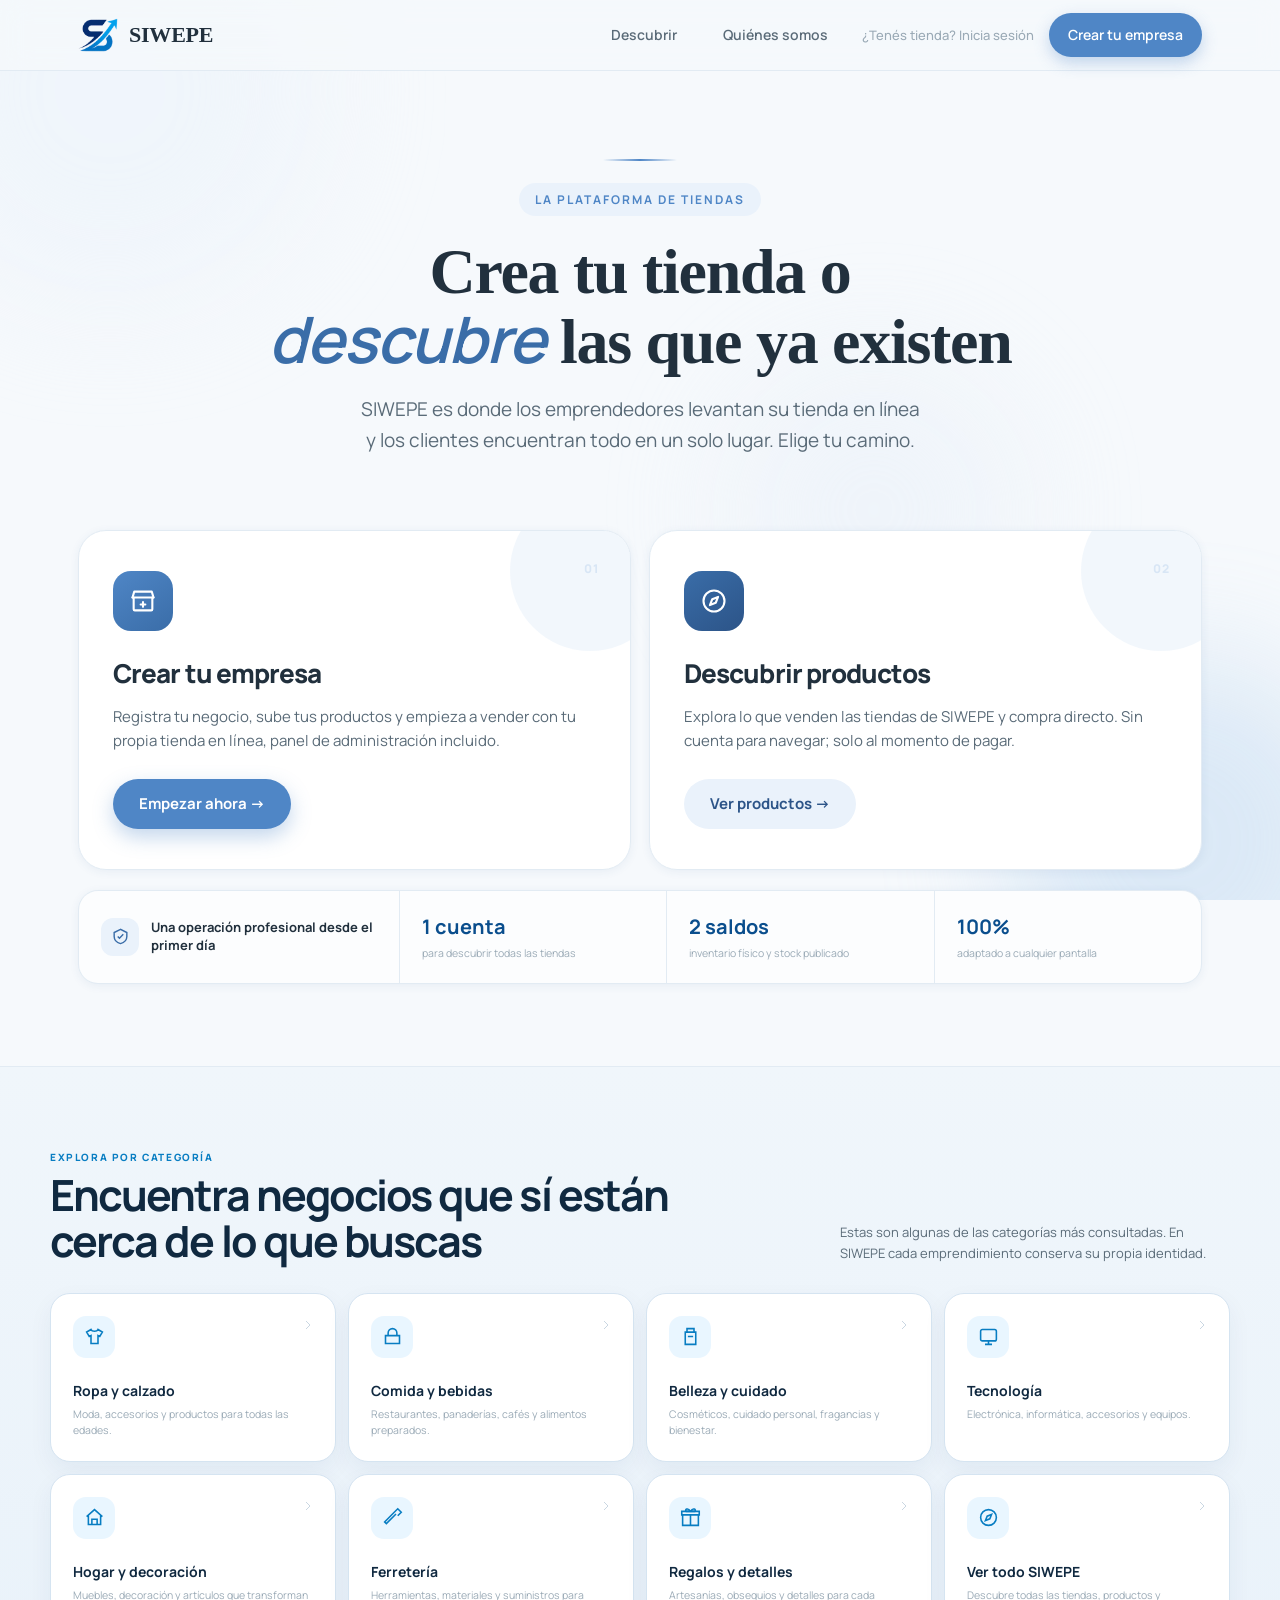
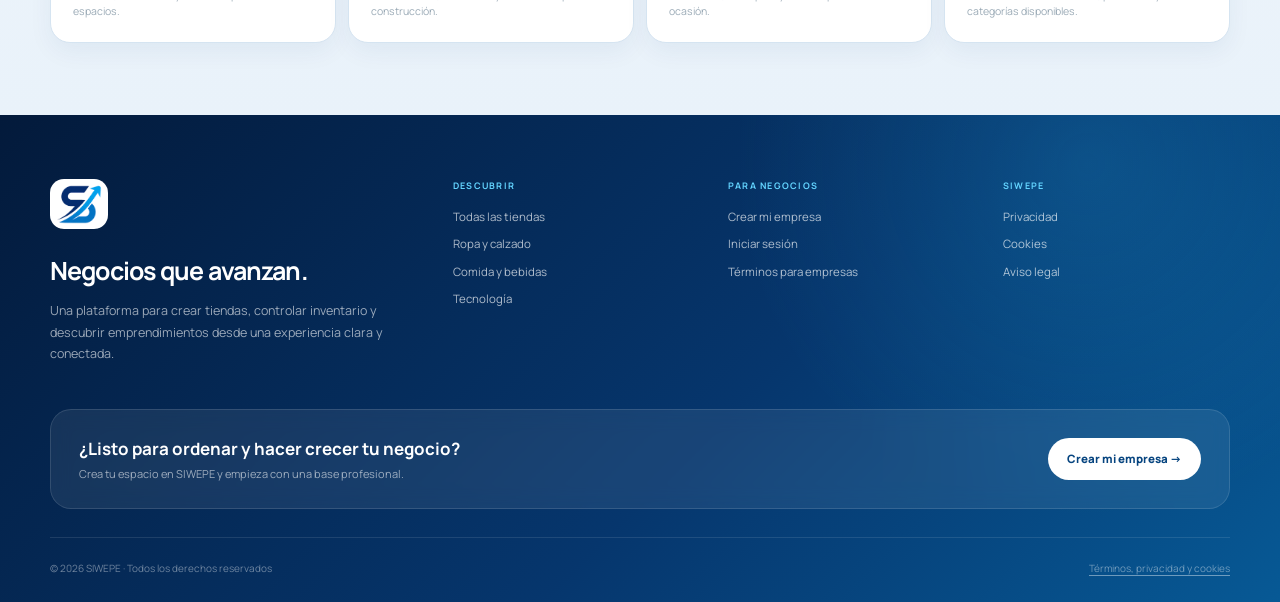
==== commit d83a5175: "asd asd" ====
--- a/index.html
+++ b/index.html
@@ -182,7 +182,7 @@
     </a>
     <div class="nav-links">
       <a class="nav-btn ghost" href="pages/descubrir.html">Descubrir</a>
-      <a class="nav-btn ghost" href="#quienes-somos">Quiénes somos</a>
+      <a class="nav-btn ghost" href="pages/quienes-somos.html">Quiénes somos</a>
       <a class="nav-btn subtle" href="pages/admin.html?login=1&amp;v=20260813.12" title="Acceso para dueños de tienda">¿Tenés tienda? Inicia sesión</a>
       <button class="nav-btn solid" onclick="abrirCrear()">Crear tu empresa</button>
     </div>
@@ -242,67 +242,6 @@
   </div>
 </section>
 
-<style>
-.qs-sec{background:var(--cream-dark);border-top:1px solid var(--border);border-bottom:1px solid var(--border);padding:64px 0;}
-.qs-in{max-width:1080px;margin:0 auto;padding:0 28px;}
-.qs-head{text-align:center;max-width:720px;margin:0 auto 44px;}
-.qs-eyebrow{display:inline-block;font-size:12px;font-weight:700;letter-spacing:1.5px;text-transform:uppercase;color:var(--rose-dark);background:var(--rose-light);padding:7px 15px;border-radius:999px;margin-bottom:16px;}
-.qs-head h2{font-family:'Fraunces',serif;font-size:clamp(26px,3.4vw,38px);line-height:1.12;letter-spacing:-.02em;color:var(--text-dark);margin-bottom:14px;}
-.qs-head p{font-size:16px;color:var(--text-mid);line-height:1.7;}
-.qs-block{margin-top:40px;}
-.qs-block h3{font-family:'Fraunces',serif;font-size:23px;color:var(--text-dark);margin-bottom:20px;text-align:center;}
-.qs-steps{display:grid;grid-template-columns:repeat(4,1fr);gap:18px;}
-.qs-step{background:var(--surface);border:1px solid var(--border);border-radius:16px;padding:22px 18px;box-shadow:var(--shadow-sm);}
-.qs-num{display:inline-flex;align-items:center;justify-content:center;width:38px;height:38px;border-radius:50%;background:var(--rose);color:#fff;font-weight:700;font-size:17px;margin-bottom:12px;}
-.qs-step b{display:block;font-size:15.5px;color:var(--text-dark);margin-bottom:5px;}
-.qs-step p{font-size:13.5px;color:var(--text-mid);line-height:1.55;}
-.qs-grid{display:grid;grid-template-columns:repeat(3,1fr);gap:18px;}
-.qs-card{background:var(--surface);border:1px solid var(--border);border-radius:16px;padding:22px 20px;box-shadow:var(--shadow-sm);transition:transform .2s,box-shadow .2s;}
-.qs-card:hover{transform:translateY(-4px);box-shadow:var(--shadow-md);border-color:var(--rose-mid);}
-.qs-card .qi{width:46px;height:46px;border-radius:13px;background:var(--rose-light);color:var(--rose-dark);display:flex;align-items:center;justify-content:center;margin-bottom:14px;}
-.qs-card h4{font-size:16px;color:var(--text-dark);margin-bottom:6px;}
-.qs-card p{font-size:13.5px;color:var(--text-mid);line-height:1.6;}
-.qs-cta{margin-top:44px;background:var(--surface);border:1px solid var(--border);border-radius:20px;padding:26px 30px;display:flex;align-items:center;justify-content:space-between;gap:20px;flex-wrap:wrap;box-shadow:var(--shadow-sm);}
-.qs-cta b{font-family:'Fraunces',serif;font-size:21px;color:var(--text-dark);display:block;}
-.qs-cta span{font-size:14px;color:var(--text-soft);}
-@media(max-width:860px){ .qs-steps{grid-template-columns:1fr 1fr;} .qs-grid{grid-template-columns:1fr;} }
-</style>
-<section id="quienes-somos" class="qs-sec">
-  <div class="qs-in">
-    <div class="qs-head">
-      <span class="qs-eyebrow">Quiénes somos</span>
-      <h2>SIWEPE nació para que cualquier emprendedor pueda vender en línea</h2>
-      <p>Somos una plataforma hondureña que le da a cada negocio su propia tienda en internet y un panel para administrarlo todo —productos, inventario, ventas y pedidos— sin necesidad de programar ni contratar a nadie. Conectamos a los emprendedores con clientes que quieren comprar local, en un solo lugar.</p>
-    </div>
-
-    <div class="qs-block">
-      <h3>Cómo funcionamos</h3>
-      <div class="qs-steps">
-        <div class="qs-step"><span class="qs-num">1</span><b>Creás tu tienda</b><p>Te registrás, confirmás tu correo y tu tienda queda lista con su nombre, logo y colores propios.</p></div>
-        <div class="qs-step"><span class="qs-num">2</span><b>Cargás tus productos</b><p>Subís tu catálogo con precios, fotos y stock desde tu panel de administración.</p></div>
-        <div class="qs-step"><span class="qs-num">3</span><b>Recibís pedidos</b><p>Tus clientes compran en línea y se comunican con vos por el chat de cada pedido.</p></div>
-        <div class="qs-step"><span class="qs-num">4</span><b>Hacés crecer tu negocio</b><p>Controlás inventario, ventas y reportes en un solo lugar, desde cualquier dispositivo.</p></div>
-      </div>
-    </div>
-
-    <div class="qs-block">
-      <h3>Qué te brindamos</h3>
-      <div class="qs-grid">
-        <div class="qs-card"><div class="qi"><svg width="22" height="22" viewBox="0 0 24 24" fill="none" stroke="currentColor" stroke-width="1.7" stroke-linecap="round" stroke-linejoin="round"><path d="M3 9l1.5-5h15L21 9"/><path d="M5 9v11h14V9"/><path d="M3 9h18"/></svg></div><h4>Tu tienda en línea</h4><p>Una vitrina propia con tu marca, tu catálogo y tu enlace para compartir.</p></div>
-        <div class="qs-card"><div class="qi"><svg width="22" height="22" viewBox="0 0 24 24" fill="none" stroke="currentColor" stroke-width="1.7" stroke-linecap="round" stroke-linejoin="round"><rect x="3" y="4" width="18" height="16" rx="2"/><path d="M3 9h18M8 4v5"/></svg></div><h4>Panel de administración</h4><p>Gestioná todo tu negocio desde un panel claro y fácil de usar.</p></div>
-        <div class="qs-card"><div class="qi"><svg width="22" height="22" viewBox="0 0 24 24" fill="none" stroke="currentColor" stroke-width="1.7" stroke-linecap="round" stroke-linejoin="round"><path d="M21 8 12 3 3 8l9 5 9-5Z"/><path d="M3 8v8l9 5 9-5V8"/></svg></div><h4>Control de inventario</h4><p>Entradas, salidas y ajustes con el stock siempre al día.</p></div>
-        <div class="qs-card"><div class="qi"><svg width="22" height="22" viewBox="0 0 24 24" fill="none" stroke="currentColor" stroke-width="1.7" stroke-linecap="round" stroke-linejoin="round"><circle cx="12" cy="12" r="9"/><path d="m15.5 8.5-2 5-5 2 2-5 5-2z"/></svg></div><h4>Marketplace</h4><p>Aparecés donde los clientes descubren y comparan tiendas locales.</p></div>
-        <div class="qs-card"><div class="qi"><svg width="22" height="22" viewBox="0 0 24 24" fill="none" stroke="currentColor" stroke-width="1.7" stroke-linecap="round" stroke-linejoin="round"><path d="M21 11.5a8.4 8.4 0 0 1-8.5 8.5 8.6 8.6 0 0 1-3.9-.9L3 21l1.9-5.6A8.4 8.4 0 0 1 4 11.5 8.4 8.4 0 0 1 12.5 3 8.4 8.4 0 0 1 21 11.5Z"/></svg></div><h4>Pedidos y chat</h4><p>Recibí pedidos y hablá directo con cada cliente para coordinar la entrega.</p></div>
-        <div class="qs-card"><div class="qi"><svg width="22" height="22" viewBox="0 0 24 24" fill="none" stroke="currentColor" stroke-width="1.7" stroke-linecap="round" stroke-linejoin="round"><rect x="2" y="6" width="20" height="12" rx="2"/><circle cx="12" cy="12" r="2.5"/></svg></div><h4>Pagos por transferencia</h4><p>El cliente sube su comprobante y vos lo validás con total control.</p></div>
-      </div>
-    </div>
-
-    <div class="qs-cta">
-      <div><b>¿Listo para empezar?</b><span>Creá tu tienda gratis en minutos, sin conocimientos técnicos.</span></div>
-      <button class="path-cta" onclick="abrirCrear()">Crear mi tienda →</button>
-    </div>
-  </div>
-</section>
 
 <footer class="mega-footer footer">
   <div class="mega-footer-in">
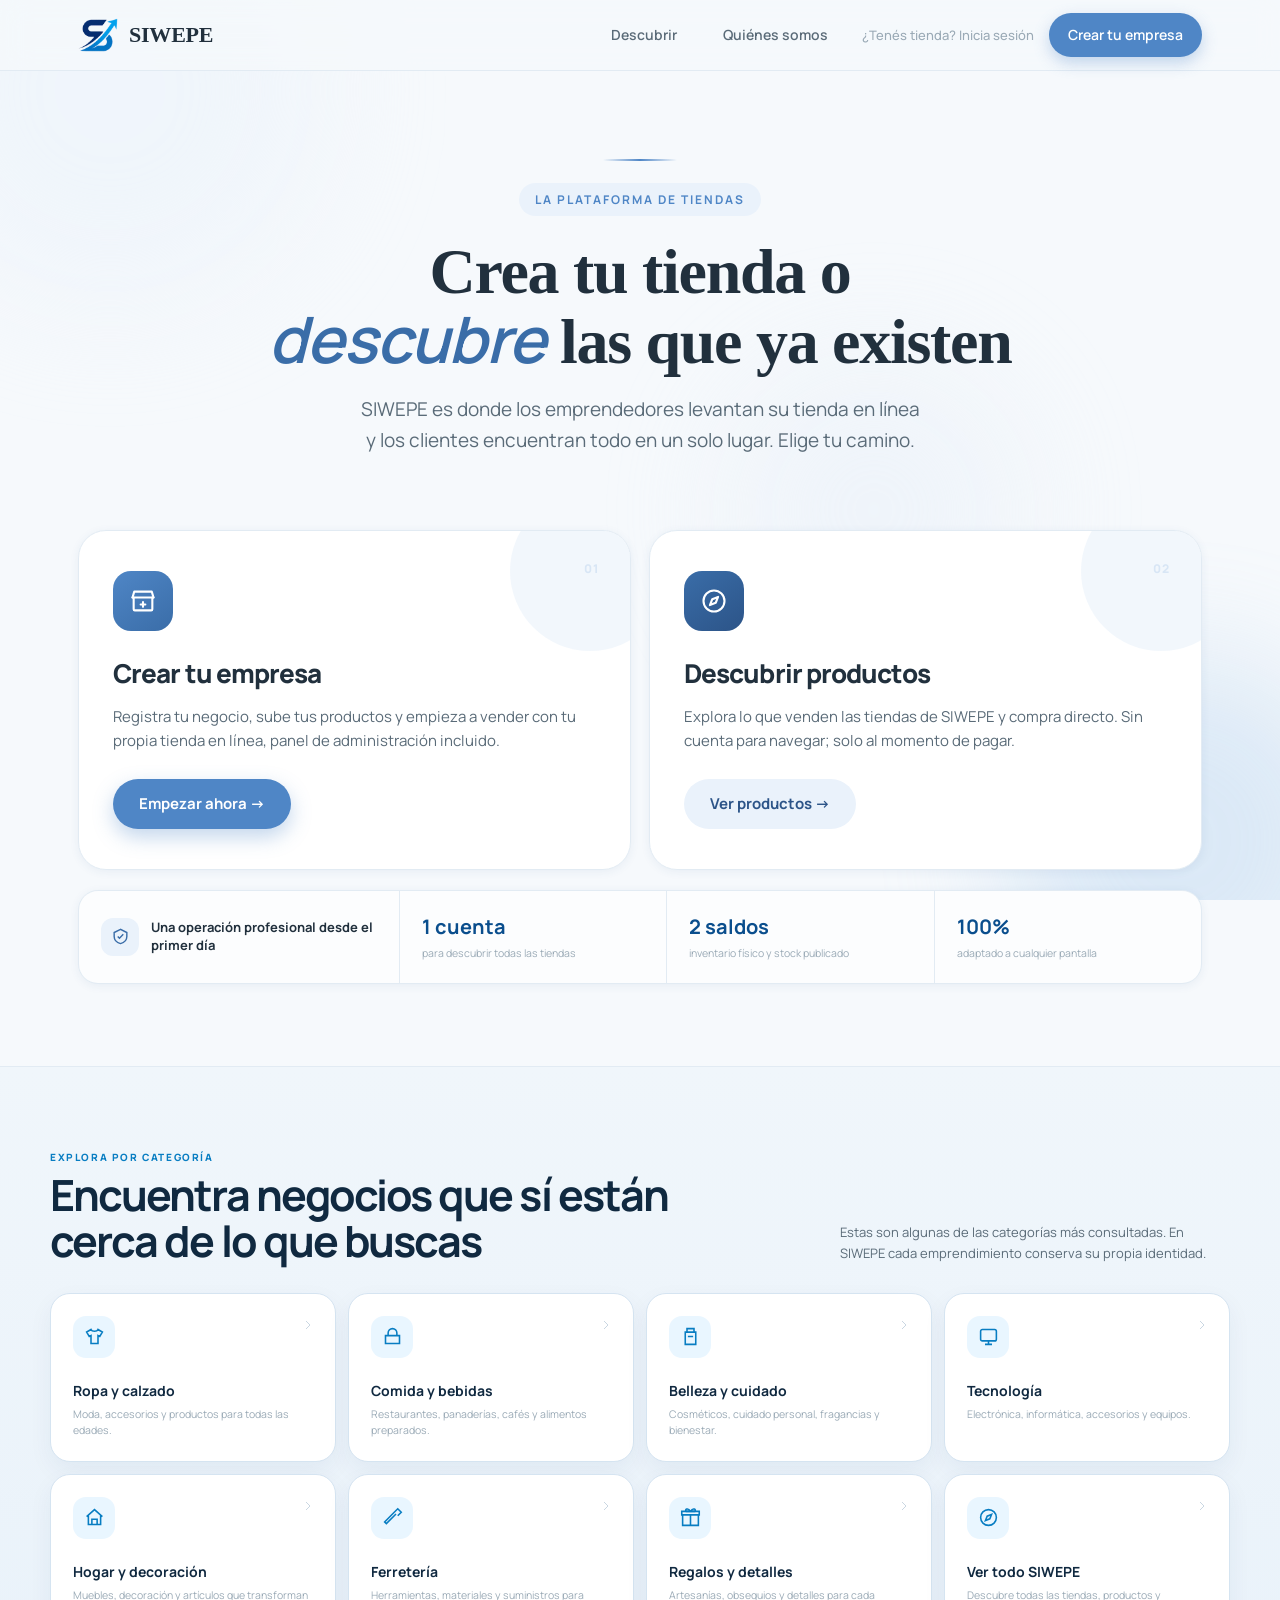
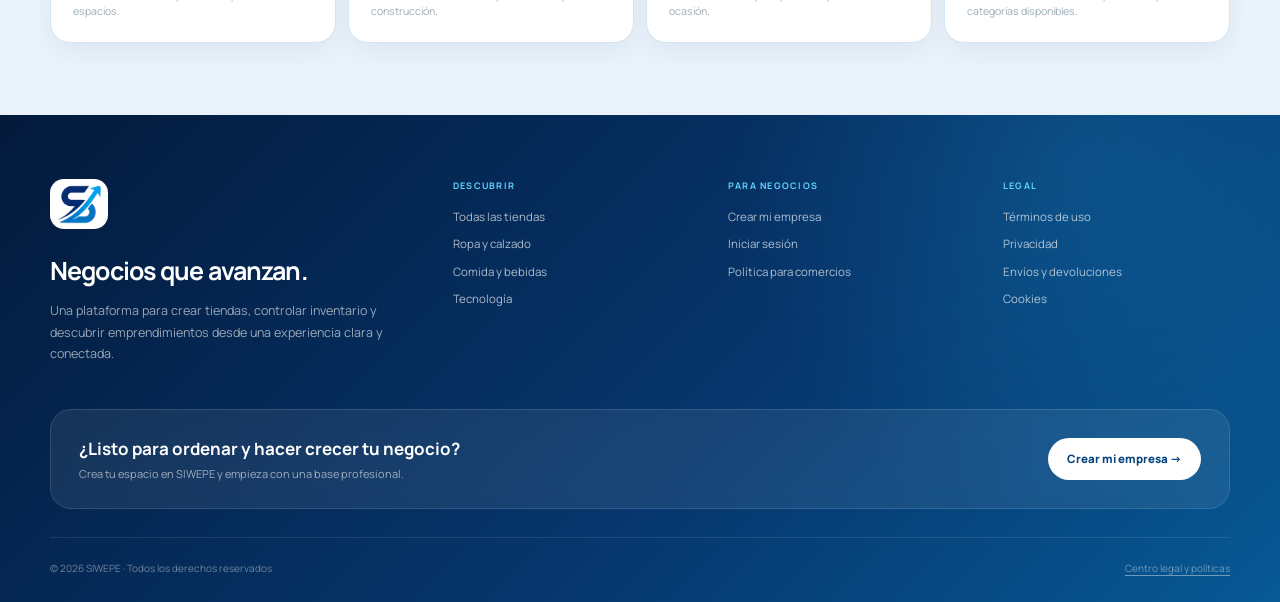
==== commit d154857a: "feat: publicar operacion comercial y experiencia responsive" ====
--- a/index.html
+++ b/index.html
@@ -167,7 +167,7 @@
 @media(max-width:640px){.hero{padding-top:48px}.home-proof{grid-template-columns:1fr 1fr;margin-bottom:54px}.proof-lead{grid-column:1/-1}.home-section-head{align-items:flex-start;flex-direction:column;gap:10px}.home-category-grid{grid-template-columns:1fr 1fr}.home-discovery{padding:58px 16px}.mega-footer{padding-inline:18px}.mega-footer-top{grid-template-columns:1fr 1fr;gap:32px 22px}.mega-footer-brand{grid-column:1/-1}.mega-footer-cta{align-items:flex-start;flex-direction:column}.mega-footer-cta button{width:100%}.mega-footer-bottom{flex-direction:column}}
 @media(max-width:420px){.home-category-grid{grid-template-columns:1fr}.home-proof{grid-template-columns:1fr}.proof-lead{grid-column:auto}.mega-footer-top{grid-template-columns:1fr}.mega-footer-col:last-child{display:block}}
 </style>
-<link rel="stylesheet" href="assets/css/platform.css?v=20260813.5">
+<link rel="stylesheet" href="assets/css/platform.css?v=20260821.1">
 </head>
 <body>
 
@@ -248,11 +248,11 @@
     <div class="mega-footer-top">
       <div class="mega-footer-brand"><img src="assets/img/siwepe-mark.png" alt="SIWEPE"><h2>Negocios que avanzan.</h2><p>Una plataforma para crear tiendas, controlar inventario y descubrir emprendimientos desde una experiencia clara y conectada.</p></div>
       <div class="mega-footer-col"><strong>Descubrir</strong><a href="pages/descubrir.html">Todas las tiendas</a><a href="pages/descubrir.html?categoria=ropa">Ropa y calzado</a><a href="pages/descubrir.html?categoria=alimentos">Comida y bebidas</a><a href="pages/descubrir.html?categoria=tecnologia">Tecnología</a></div>
-      <div class="mega-footer-col"><strong>Para negocios</strong><a href="#" onclick="abrirCrear();return false">Crear mi empresa</a><a href="pages/admin.html?login=1&amp;v=20260813.12">Iniciar sesión</a><a href="pages/terminos.html">Términos para empresas</a></div>
-      <div class="mega-footer-col"><strong>SIWEPE</strong><a href="pages/terminos.html#privacidad">Privacidad</a><a href="pages/terminos.html#cookies">Cookies</a><a href="pages/terminos.html">Aviso legal</a></div>
+      <div class="mega-footer-col"><strong>Para negocios</strong><a href="#" onclick="abrirCrear();return false">Crear mi empresa</a><a href="pages/admin.html?login=1&amp;v=20260813.12">Iniciar sesión</a><a href="pages/terminos.html#comercios">Política para comercios</a></div>
+      <div class="mega-footer-col"><strong>Legal</strong><a href="pages/terminos.html">Términos de uso</a><a href="pages/terminos.html#privacidad">Privacidad</a><a href="pages/terminos.html#envios">Envíos y devoluciones</a><a href="pages/terminos.html#cookies">Cookies</a></div>
     </div>
     <div class="mega-footer-cta"><div><strong>¿Listo para ordenar y hacer crecer tu negocio?</strong><span>Crea tu espacio en SIWEPE y empieza con una base profesional.</span></div><button onclick="abrirCrear()">Crear mi empresa →</button></div>
-    <div class="mega-footer-bottom"><span>© <span id="anio"></span> SIWEPE · Todos los derechos reservados</span><span><a href="pages/terminos.html">Términos, privacidad y cookies</a></span></div>
+    <div class="mega-footer-bottom"><span>© <span id="anio"></span> SIWEPE · Todos los derechos reservados</span><span><a href="pages/terminos.html">Centro legal y políticas</a></span></div>
   </div>
 </footer>
 
@@ -385,7 +385,7 @@
         <div class="wz-title">Datos de la empresa</div>
         <div class="wz-sub">Ahora contanos cómo se llama y dónde está</div>
         <div class="modal-body" style="padding-top:6px">
-          <div class="fld"><label>Nombre de la empresa *</label><input id="e-nombre" placeholder="Nombre de tu empresa" maxlength="120"></div>
+          <div class="fld"><label>Nombre de la empresa *</label><input id="e-nombre" placeholder="Nombre de tu empresa" maxlength="30"></div>
           <div class="fld-row">
             <div class="fld"><label>País *</label>
               <select id="e-pais" onchange="paisCambio()"><option value="">Selecciona…</option></select>
@@ -416,7 +416,7 @@
         <div class="wz-sub">Con esta cuenta vas a manejar tu tienda</div>
         <div class="modal-body" style="padding-top:6px">
           <div class="fld-row">
-            <div class="fld"><label>Tu nombre *</label><input id="e-dueno" placeholder="Tu nombre" maxlength="120"></div>
+            <div class="fld"><label>Tu nombre *</label><input id="e-dueno" placeholder="Tu nombre" maxlength="30"></div>
             <div class="fld"><label>Correo *</label><input id="e-correo" type="email" placeholder="tu@correo.com" maxlength="160"></div>
           </div>
           <div class="fld">
@@ -762,10 +762,13 @@
   }
   if(wzPaso===3){
     if(!val('e-nombre')){ err.textContent='Escribí el nombre de la empresa.'; return false; }
+    { const m=nombreValido(val('e-nombre')); if(m){ err.textContent=m; return false; } }
     if(!val('e-pais')){ err.textContent='Elegí tu país.'; return false; }
+    { const m=telValido(val('e-tel'), val('e-pais')); if(m){ err.textContent=m; return false; } }
   }
   if(wzPaso===4){
     if(!val('e-dueno')){ err.textContent='Escribí tu nombre.'; return false; }
+    { const m=nombrePersonaValido(val('e-dueno')); if(m){ err.textContent=m; return false; } }
     if(!/^[^@\s]+@[^@\s]+\.[^@\s]+$/.test(val('e-correo'))){ err.textContent='Correo inválido.'; return false; }
     if(!pwEval()){ err.textContent='La contraseña debe cumplir todos los requisitos.'; return false; }
     if(val('e-pass')!==val('e-pass2')){ err.textContent='Las contraseñas no coinciden.'; return false; }
@@ -785,6 +788,37 @@
   rd.onload=()=>{ wzLogo=rd.result; document.getElementById('e-logo-prev').innerHTML=`<img src="${wzLogo}" alt="">`; };
   rd.readAsDataURL(f);
 });
+/* Validación de nombre y teléfono (mismo criterio que el backend) */
+// Detecta nombres aporreados al teclado (no un diccionario): deja pasar marcas.
+function pareceAleatorioW(v){ const s=String(v||'').toLowerCase().normalize('NFD').replace(/[^a-z0-9]/g,''); if(s.length<4) return false; if(/(.)\1{4,}/.test(s)) return true; if(/^(..)\1{2,}$/.test(s)||/^(...)\1{1,}$/.test(s)) return true; const filas=['qwertyuiop','asdfghjkl','zxcvbnm','1234567890']; for(const f of filas){ for(let i=0;i<=f.length-4;i++){ const q=f.slice(i,i+4), r=q.split('').reverse().join(''); if(s.includes(q)||s.includes(r)) return true; } } return false; }
+function nombreValido(nombre){
+  const n=String(nombre||'').trim();
+  if(n.replace(/[^a-zA-ZáéíóúüñÁÉÍÓÚÜÑ]/g,'').length<2) return 'El nombre debe tener letras, no solo números o símbolos.';
+  if(n.length>30) return 'El nombre no puede pasar de 30 caracteres.';
+  if((n.match(/[0-9]/g)||[]).length>4) return 'El nombre no puede tener más de 4 números.';
+  if((n.match(/[^0-9a-zA-ZáéíóúüñÁÉÍÓÚÜÑ\s]/g)||[]).length>3) return 'El nombre no puede tener más de 3 signos.';
+  if(pareceAleatorioW(n)) return 'El nombre parece escrito al azar. Usá un nombre real.';
+  return '';
+}
+// Nombre de PERSONA (dueño): solo letras, sin números ni caracteres especiales.
+function nombrePersonaValido(nombre){
+  const n=String(nombre||'').trim();
+  if(n.length<2) return 'El nombre es muy corto.';
+  if(n.length>30) return 'El nombre no puede pasar de 30 caracteres.';
+  if(/[0-9]/.test(n)) return 'El nombre no puede tener números.';
+  if(!/^[a-zA-ZáéíóúüñÁÉÍÓÚÜÑ'’\- ]+$/.test(n)) return 'El nombre solo puede tener letras (sin caracteres especiales).';
+  if(pareceAleatorioW(n)) return 'El nombre parece escrito al azar. Usá un nombre real.';
+  return '';
+}
+const TEL_LEN={'Honduras':{len:8,movil:/^[3789]/},'Guatemala':{len:8},'El Salvador':{len:8},'Nicaragua':{len:8},'Costa Rica':{len:8},'Panamá':{len:8},'México':{len:10},'Colombia':{len:10},'Estados Unidos':{len:10},'España':{len:9}};
+function telValido(raw,pais){
+  const d=String(raw||'').replace(/\D/g,'');
+  if(!d) return '';
+  if(d.length<8) return 'El teléfono es muy corto (mínimo 8 dígitos).';
+  if(d.length>15) return 'El teléfono tiene demasiados dígitos.';
+  return '';
+}
+document.getElementById('e-tel')?.addEventListener('input', e=>{ e.target.value=e.target.value.replace(/\D/g,''); });
 
 /* ── Contraseña: requisitos + medidor en vivo ── */
 const PW_REGLAS = { len:p=>p.length>=8, up:p=>/[A-Z]/.test(p), low:p=>/[a-z]/.test(p), num:p=>/[0-9]/.test(p), sym:p=>/[^A-Za-z0-9]/.test(p) };
--- a/assets/css/platform.css
+++ b/assets/css/platform.css
@@ -66,6 +66,7 @@
   .brand-name{font-size:18px!important}
   .nav-links{gap:3px!important;min-width:0;margin-left:auto!important}
   .nav-btn{display:inline-flex;align-items:center;justify-content:center;min-height:40px;padding:8px 9px!important;font-size:11.5px!important;line-height:1.15;white-space:nowrap}
+  .nav-btn.ghost{display:none!important}
   .nav-btn.subtle{display:none!important}
   #role-readonly-note{left:12px;right:12px;text-align:center;border-radius:14px}
   .powered-by-siwepe{padding-bottom:86px}
@@ -80,7 +81,6 @@
 }
 
 @media (max-width:420px){
-  .nav-btn.ghost{display:inline-flex!important}
   .platform-values{padding:0 16px;margin-top:24px}
   .platform-value{padding:20px}
 }
